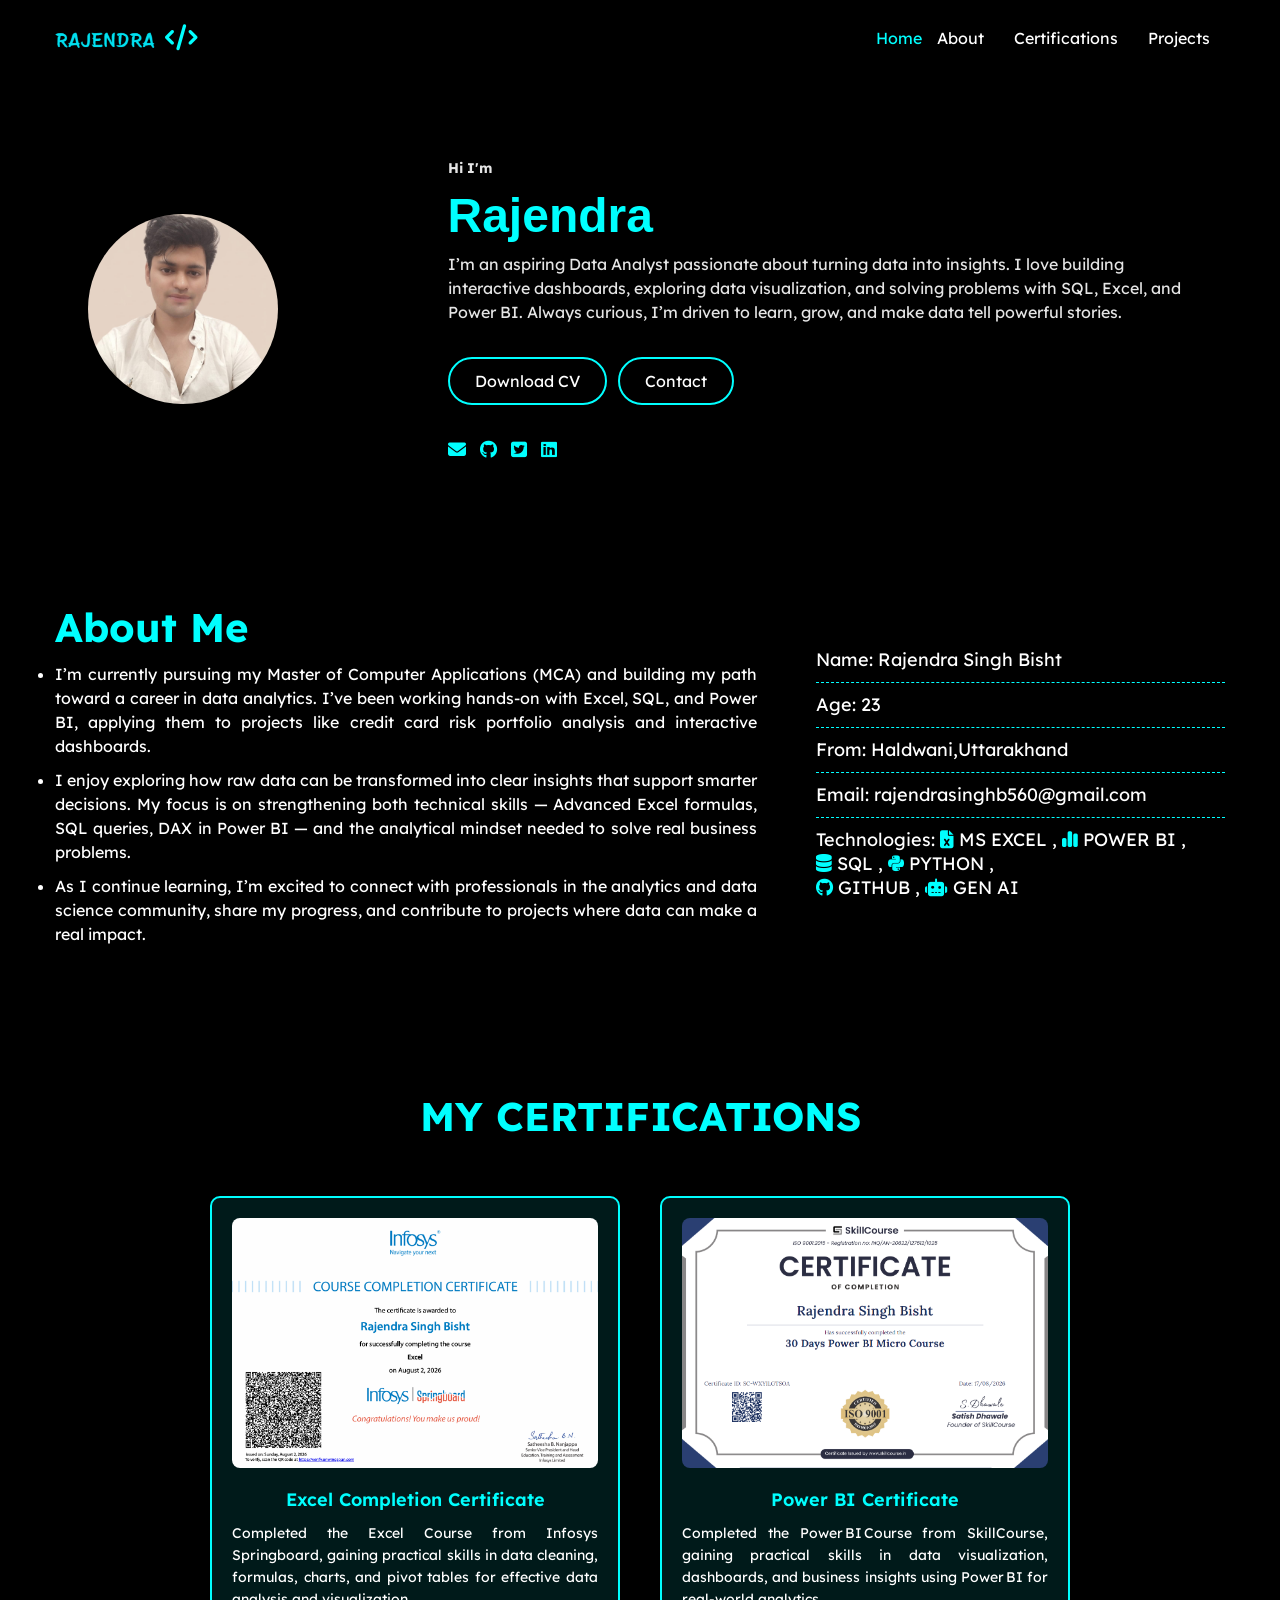
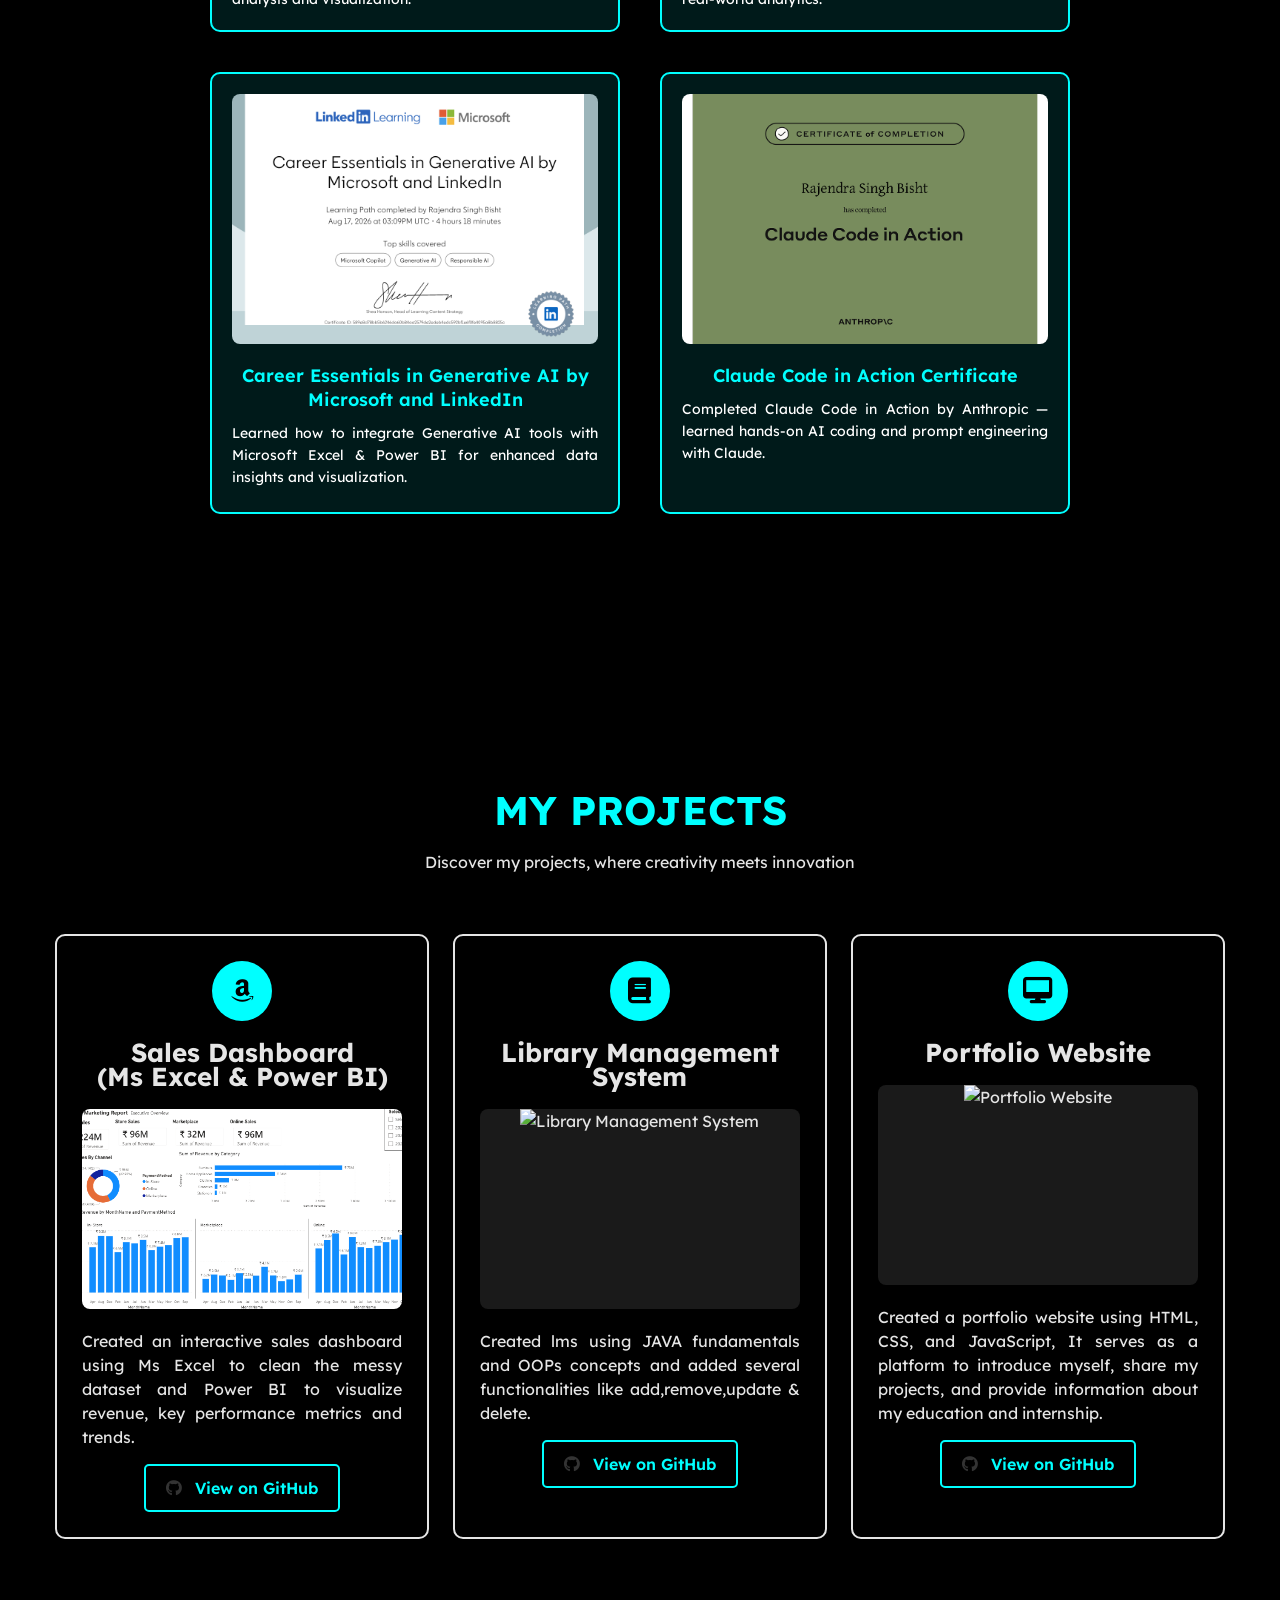
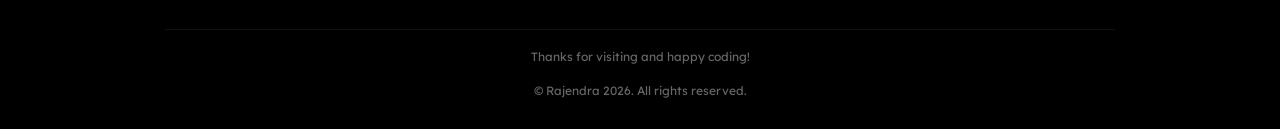
==== index.html @ 1c3f69f2 "Update index.html" ====
<!DOCTYPE html>
<html lang="en">
<head>
    <meta charset="UTF-8"> 
    <meta http-equiv="X-UA-Compatible" content="IE=edge">
    <meta name="viewport" content="width=device-width, initial-scale=1.0">
    <title>Rajendra</title>
    <link rel="icon" href="https://i.ibb.co/zRsTj3p/Frame-1-37.png">


    <link rel="stylesheet" href="styles.css">
    <link rel="stylesheet" href="https://cdnjs.cloudflare.com/ajax/libs/font-awesome/6.4.0/css/all.min.css" class="stylesheet">
</head> 

<body>

    <!-------------------------- Header Area -------------------------->
    <header class="header-area">
        <div class="container">
            <div class="header">
               
                <a href="" class="logo">
                    <img src="Rajendra.png" alt="" class="signature" style="color: aqua;">
                    <i class="fa fa-code" style="color:  aqua;"></i>
                </a>
                   
                <ul class="navbar">
                    <li><a href="#home">Home</a></li>
                    <li><a href="#about">About</a></li>
                    <li><a href="#certifications">Certifications</a></li>
                    <li><a href="#projects">Projects</a></li>
                    
                </ul>
                
                <div class="menu_icon">
                    <i class="fa fa-bars"></i>
                </div>

            </div>
        </div> 
    </header>
 
    <!-------------------------- Home Page -------------------------->
    <div class="FirstElement" id="home">
        <div class="profile-photo">
            <img src="portfolio.jpeg" alt="profile picture">
        </div>
        <div class="profile-text">
            <h5>Hi I'm </h5><br>
            <h1 class="animated-name">Rajendra </h1><br>
            <p>I’m an aspiring Data Analyst passionate about turning data into insights. I love building interactive dashboards, exploring data visualization, and solving problems with SQL, Excel, and Power BI. Always curious, I’m driven to learn, grow, and make data tell powerful stories.</p>
            
            <div class="btn-group">
                <a href="files/SowndharResume.pdf" class="btn   active">Download CV</a>
                <a href="mailto:rajendrasinghb560@gmail.com" class="btn">Contact</a>
            </div>

            <div class="social" >
                <a href="mailto:rajendrasinghb560@gmail.com" target="_blank"><i class="fa fa-envelope" style="color:  aqua;;"></i></a>
                <a href="https://github.com/Rajendra7637" target="_blank"><i class="fa-brands fa-github" style="color: aqua;;"></i></a>
                <a href="https://x.com/Rajendrabisht69?t=imDS3XkulwA086up7VsEKw&s=09" target="_blank"><i class="fa-brands fa-square-twitter" style="color: aqua;"></i></a>
                <a href="https://www.linkedin.com/in/rajendra-singh-bisht-b9600a332/?lipi=urn%3Ali%3Apage%3Ad_flagship3_feed%3B2MLOsnooRuiY87DfaWjB9A%3D%3D" target="_blank"><i class="fa-brands fa-linkedin" style="color:  aqua;"></i></a>
            </div>
        </div>
    </div>

        <!-------------------------- About Section -------------------------->
    <section class="about-area" id="about">
        <div class="container">
            <div class="about">
                
                <div class="about-content">
                    <h4>About Me</h4>
                    <ul>
                      <li>I’m currently pursuing my Master of Computer Applications (MCA) and building my path toward a career in data analytics. I’ve been working hands‑on with Excel, SQL, and Power BI, applying them to projects like credit card risk portfolio analysis and interactive dashboards.</li>
                      <li>I enjoy exploring how raw data can be transformed into clear insights that support smarter decisions. My focus is on strengthening both technical skills — Advanced Excel formulas, SQL queries, DAX in Power BI — and the analytical mindset needed to solve real business problems.</li>
                      <li>As I continue learning, I’m excited to connect with professionals in the analytics and data science community, share my progress, and contribute to projects where data can make a real impact.</li>
                    </ul>
                </div>
                                  
                <div class="about-skills">
                    <ul>
                        <li>Name: Rajendra Singh Bisht</li>
                        <li>Age: 23</li>     
                        <li>From: Haldwani,Uttarakhand</li>
                        <li>Email: rajendrasinghb560@gmail.com</li>
                      
                        
                        <li>Technologies: <i class="fa-solid fa-file-excel" style="color: aqua;"></i> MS EXCEL , <i class="fa-solid fa-chart-simple" style="color: aqua;"></i> POWER BI , <br><i class="fa-solid fa-database" style="color: aqua;"></i> SQL , <i class="fa-brands fa-python" style="color: aqua;"></i> PYTHON ,<br><i class="fa-brands fa-github" style="color: aqua;"></i> GITHUB , <i class="fa-solid fa-robot" style="color: aqua;"></i> GEN AI
                            
                          
                        </li>
                    </ul>
                </div>
                
                
            </div>
        </div>
    </section>

 

    


        <!-------------- Certifications ----------------->
    <section class="certifications-section" id="certifications">
        <div class="container">
            <h3 class="section-title">My Certifications</h3>
            <div class="certifications-grid">
                <!-- Certificate 1 -->
                <div class="certificate-card">
                    <div class="certificate-image" onclick="openModal(this)">
                        <img src="Excel.png" alt="Certificate 1">
                    </div>
                    <h4 class="certificate-title">Excel Completion Certificate</h4>
                    <p class="certificate-description">Completed the Excel Course from Infosys Springboard, gaining practical skills in data cleaning, formulas, charts, and pivot tables for effective data analysis and visualization.</p>
                </div>
                <!-- Certificate 2 -->
                <div class="certificate-card">
                    <div class="certificate-image" onclick="openModal(this)">
                        <img src="Power BI.png" alt="Certificate 2">
                    </div>
                    <h4 class="certificate-title">Power BI Certificate</h4>
                    <p class="certificate-description">Completed the Power BI Course from SkillCourse, gaining practical skills in data visualization, dashboards, and business insights using Power BI for real‑world analytics.</p>
                </div>
                <!-- Certificate 3 -->
                <div class="certificate-card">
                    <div class="certificate-image" onclick="openModal(this)">
                        <img src="GenAI.png" alt="Certificate 3">
                    </div>
                    <h4 class="certificate-title">Career Essentials in Generative AI by Microsoft and LinkedIn</h4>
                    <p class="certificate-description">Learned how to integrate Generative AI tools with Microsoft Excel & Power BI for enhanced data insights and visualization.</p>
                </div>
                <!-- Certificate 4 -->
                <div class="certificate-card">
                    <div class="certificate-image" onclick="openModal(this)">
                        <img src="claude.png" alt="Certificate 4">
                    </div>
                    <h4 class="certificate-title">Claude Code in Action Certificate</h4>
                    <p class="certificate-description">Completed Claude Code in Action by Anthropic — learned hands-on AI coding and prompt engineering with Claude.</p>
                </div>
            </div>
        </div>
    </section>

    <!-- Certificate Modal -->
    <div id="certificateModal" class="certificate-modal" onclick="closeModal()">
        <div class="modal-content" onclick="event.stopPropagation()">
            <span class="close-btn" onclick="closeModal()">&times;</span>
            <img id="modalImage" src="" alt="Certificate">
        </div>
    </div>

    <!-- Project Modal -->
    <div id="projectModal" class="project-modal" onclick="closeProjectModal()">
        <div class="project-modal-content" onclick="event.stopPropagation()">
            <span class="project-close-btn" onclick="closeProjectModal()">&times;</span>
            <img id="projectModalImage" src="" alt="Project Dashboard">
        </div>
    </div>

<br><br><br><br>

        <!-------------------------- Projects -------------------------->
    <section class="project-content" id="projects">
        <div class="container">
            <div class="project-title">
                <h4>My Projects</h4>
                <p>Discover my projects, where creativity meets innovation</p>
            </div>
            <div class="projects">
                <!-- 1st Project -->
                <div class="project">
                    <i class="fa-brands fa-amazon" style="color: #000000;"></i>
                    <h4>Sales Dashboard<br>(Ms Excel & Power BI)</h4>
                    <div class="project-image" onclick="openProjectModal(this)">
                        <img src="Sales Dashboard.png" alt="Sales Dashboard">
                        <span class="image-icon"><i class="fa fa-image"></i></span>
                    </div>
                    <p>Created an interactive sales dashboard using Ms Excel to clean the messy dataset and Power BI to visualize revenue, key performance metrics and trends.</p>
                    
                    <a href="https://github.com/Rajendra7637/Sales_Dashboard-Excel_PowerBI" target="_blank" class="github-link">
                        <i class="fa-brands fa-github"></i> View on GitHub
                    </a>
                </div>
                 <!-- 2nd Project -->
                 <div class="project">
                    <i class="fa-solid fa-book" style="color:rgb(0, 0, 0);"></i>
                    <h4>Library Management System</h4>
                     <div class="project-image" onclick="openProjectModal(this)">
                        <img src="dashboard2.jpg" alt="Library Management System">
                        <span class="image-icon"><i class="fa fa-image"></i></span>
                    </div>
                    <p>Created lms using JAVA fundamentals and OOPs concepts and added several functionalities like add,remove,update & delete. </p>
                  
                    <a href="https://github.com/your-username/library-management" target="_blank" class="github-link">
                        <i class="fa-brands fa-github"></i> View on GitHub
                    </a>
                </div>
                <!-- 3rd Project -->
                <div class="project">
                    <i class="fa fa-desktop" style="color: #000000;"></i>
                    <h4>Portfolio Website</h4>
                     <div class="project-image" onclick="openProjectModal(this)">
                        <img src=".dashboard3.jpg" alt="Portfolio Website">
                        <span class="image-icon"><i class="fa fa-image"></i></span>
                    </div>
                    <p>Created a portfolio website using HTML, CSS, and JavaScript, It serves as a platform to introduce myself, share my projects, and provide information about my  education and internship.</p>
                
                    <a href="https://github.com/your-username/portfolio-website" target="_blank" class="github-link">
                        <i class="fa-brands fa-github"></i> View on GitHub
                    </a>
                </div>
                
            </div>
        </div>
    </section>


    
        
 

        <!-------------------------- Contact Me -------------------------->

  
        
    <!-------------------------- JS -------------------------->
    <script src="https://code.jquery.com/jquery-3.7.0.min.js" integrity="sha256-2Pmvv0kuTBOenSvLm6bvfBSSHrUJ+3A7x6P5Ebd07/g=" crossorigin="anonymous"></script>
    <script src="https://cdn.jsdelivr.net/npm/typed.js@2.0.12"></script>
    <script src="https://unpkg.com/scrollreveal"></script>
    <script src="script.js"></script>
    
    <!-------------------------- Footer section -------------------------->
   <footer class="footer">
    <small class="message">Thanks for visiting and happy coding!</small>
    <small class="copyright">&copy; Rajendra 2026. All rights reserved.</small>
   </footer>

</body>
</html>
---- styles.css ----
@import url('https://fonts.googleapis.com/css2?family=Lexend:wght@400;500;600;700&display=swap');

*{
  margin:0;
  padding:0;
  box-sizing:border-box;
  scroll-behavior:smooth;
}
a{
  text-decoration: none ;
  color:#fff;
  transition:0.3s; 
}
ul{
  list-style:none;
}
img{
  max-width: 100%;
}
body{
  font-family: 'Lexend', sans-serif;
  font-size:16px;
  line-height:24px; 
  background-color:#000000;
}
.container{
  width: 1170px;
  margin:auto;
}




      /*---------------------------Header---------------------------*/

      .signature {
        width: 100px; /* Adjust size as needed */
        animation: flicker 0.1ms infinite; /* Apply flicker animation */
      }
      
      @keyframes flicker {
        0% {
          opacity: 1;
        }
        20% {
          opacity: 0.8;
        }
        40% {
          opacity: 0.3;
        }
        60% {
          opacity: 0.5;
        }
        80% {
          opacity: 1;
        }
        100% {
          opacity: 0.9;
        }
      }

.header-area{
  padding:25px 0;
  transition: padding .3s;
}

.header-area.sticky {
  position: fixed;
  top: 0;
  left: 0;
  width: 100%;
  z-index: 99;
  background-color: #202020;
  padding: 5px;
}

.header{
  display:flex;
  justify-content: space-between;
  align-items: center;
  /* padding-bottom: 2rem; */
} 
.logo {
  display: flex;
  align-items: center;
  position: relative; 
  text-transform: uppercase;
  font-size: 26px;
  font-weight: 700;
}

.logo .fa-bolt {
  color: #1cbac8;
  font-size: 19.5px;
  position: absolute; 
  top: 60%;
  left: 100%; 
  transform: translate(-50%, -50%); 
  z-index: 1; 
}

.signature {
  width: 100px; 
  height:auto; 
  margin-right: 10px; 
}

.header ul li:first-child {
  margin-right: auto; 
}  

.header ul{
  display: flex;
  align-items: center; 
}
.header ul li{
  margin: 0 15px;
}
.header ul li a{
  text-transform: capitalize;
  display: block;
}
.header ul li a.active{
  color:  aqua;;
} 
.header ul li a:hover{
  color: aqua;;
}
.header .menu_icon{
  color:#00eeff;
  font-size: 18px;
  cursor: pointer;
  display: none;
}

.animated-name {
  font-size: 50px;
  font-family: 'Arial', sans-serif;
  color: #3498db;
  animation: fadeInColorChange 1s ease-in-out infinite;
}

@keyframes fadeInColorChange {
  0% {
    opacity: 0;
    color: #3498db;
  }
  50% {
    opacity: 1;
    color: #00ffee;
  }
  100% {
    opacity: 0;
    color: #00ffc3;
  }
}



/*---------------------------HomePage--------------------------*/

.FirstElement{
   display:flex;
   justify-content: space-around;
   align-items: center;
   padding-top: 5rem; 
} 

.FirstElement.adjusted-padding {
  padding-top: 40px; 
}

.FirstElement .profile-photo{
  display: inline-block;
  padding: 10px;
  border: 5px solid transparent;
  border-radius: 50%; /* Optional: for a circular image */
  animation: borderAnimation 1s infinite;
  width: 200px;
  height: 200px;
  border-radius: 50%;
  overflow: hidden;
  margin: 0; /* Remove margins */
  padding: 0

}
@keyframes borderAnimation {
  0% {
    border-color: #004471;
  }
  50% {
    border-color: #00eeff;
  }
  100% {
    border-color: #0061a1;
  }
}
profile-photo .img{
  height: 100%;
  width: 100%;
  transition: 0.5s;
  object-fit: fill;
  margin: 0; /* Remove margins */
  padding: 0
}
.FirstElement .profile-photo img:hover{
  transform: scale(1.2);
}
.profile-text{
  max-width: 750px;
  display: flex;
  flex-direction: column;
}
.profile-text h5{
  color: #e5e5e5;
  font-size: 14px;
}
.profile-text h1{
  color: aqua;
  font-size: 3rem; 
}
.profile-text p{
  color:#e5e5e5;
}
.profile-text .social i{
  color : #e5e5e5;
  font-size: 18px;
  margin-right: 10px;
  transition: 0.5s;
}
.profile-text .social i:hover{
  color: aqua;;
  transform: rotate(360deg);
}



 /*---------------------------About---------------------------*/

.about-area{
  padding-top: 130px;
  background-color: #000000;
}
.about{
  display: flex;
  justify-content: space-between;
  align-items: center;
  margin-bottom:50px;
}
.about-content{
  flex-basis: 60%;
}
.about-content h4{
  color:  aqua;;
  font-size: 40px;
  line-height: 70px;
  text-transform: capitalize;
}
.about-content ul {
  color:#fff;
  text-align: justify;
}

.about-content ul li {
  list-style-type: disc;
  margin-bottom: 10px;
}

.about-skills{
  flex-basis: 35%;
}
.about-skills ul li{
  border-bottom: 1px dashed  aqua;;
  padding-bottom: 10px;
  margin-bottom: 10px;
  color: #fff;
  font-size: 18px;
}
.about-skills ul li:last-child{
  border-bottom: 0;
  padding-bottom: 0;
  margin-bottom: 0;
}



/*---------------------------Button---------------------------*/

.btn-group{
  margin: 45px 0;
}
.btn-group .btn{
  border-color: #d5d5d5;
  color: #fff;
  background-color: #000000;
  padding:12px 25px;
  margin: 5px 0;
  margin-right: 7px;
  border-radius: 30px;
  border: 2px solid aqua;
  box-shadow: 0 10px 10px -8px rgb(0 0 0 / 78%);
}
.btn.active{
  border-color: aqua;
}


/*---------------------------Education & Internship---------------------------*/

.education-content .row{
  display: flex;
  border-radius: 5px;
  height: 400px;
  margin-bottom: 250px;
}

.education-content .title{
  color: aqua;;
}
.education-content .row .education,
.education-content .row .internship
{
  color: #e1e1e1;
  flex:0 0 50%;
  max-width: 50%;
  margin-top: 30px;
} 
.education-content  h3.title{
  font-size:24px;
  margin-bottom: 30px;
  font-weight: 700;
}
.education-content .row.timeline-box{
  flex:0 0 100%;
  max-width: 100%;  
}
.education-content .row .timeline{
  /* background-color:#e5e5e5; */
  padding: 30px 15px;
  border: 1px solid aqua;
  border-radius: 10px;
  width: 100%;
  position: relative;
}
.education-content .row .timeline-item{
  position:relative;
  padding-left: 37px;
  padding-bottom: 50px; 
}
.education-content .row  .internship .timeline-item{
  position:relative;
  padding-left: 37px;
  padding-bottom: 30px; 
}
.education-content .row .timeline-item:last-child{
  padding-bottom: 0;
}
.education-content .row .timeline-item::before{
  content: "";
  width: 1px;
  position: absolute;
  height: 100%;
  left: 7px;
  top: 0;
  background-color: aqua;;  
}
.education-content .row .circle-dot{
  position: absolute;
  left: 0;
  top: 0;
  height: 15px;
  width: 15px;
  border-radius: 50%;
  background-color: #000000;
}
.education-content .row .timeline-title  {
  font-weight: 700;
  font-size: 18px;
  margin-bottom: 12px;
}
.education-content .row .internship .timeline-title  {
  font-weight: 700;
  font-size: 18px;
  margin-bottom: 8px;
}
.education-content .row .timeline-text{
  line-height: 25px;
  font-size: 16px;
  text-align: justify;
}

/*---------------------------Certifications---------------------------*/
.certifications-section {
  padding: 90px 0;
  text-align: center;
}

.section-title {
  text-transform: uppercase;
  font-size: 40px;
  line-height: 40px;
  color: aqua;
  margin-bottom: 60px;
  text-align: center;
}

.certifications-grid {
  display: grid;
  grid-template-columns: repeat(2, 1fr);
  gap: 40px;
  max-width: 900px;
  margin: 0 auto;
  padding: 0 20px;
}

.certificate-card {
  background: rgba(0, 255, 255, 0.1);
  border: 2px solid aqua;
  border-radius: 10px;
  padding: 20px;
  transition: all 0.3s ease;
  text-align: center;
}

.certificate-card:hover {
  transform: translateY(-10px);
  box-shadow: 0 10px 30px rgba(0, 255, 255, 0.3);
}

.certificate-image {
  width: 100%;
  height: 250px;
  margin-bottom: 20px;
  border-radius: 8px;
  overflow: hidden;
  background: #000;
}

.certificate-image img {
  width: 100%;
  height: 100%;
  object-fit: cover;
}

.certificate-title {
  color: aqua;
  font-size: 18px;
  font-weight: 600;
  margin-top: 15px;
  margin-bottom: 10px;
}

.certificate-description {
  color: #fff;
  font-size: 14px;
  line-height: 22px;
  text-align: justify;
  margin-top: 10px;
  min-height: 70px;
}

/* Certificate Modal */
.certificate-image {
  cursor: pointer;
}

.certificate-modal {
  display: none;
  position: fixed;
  z-index: 1000;
  left: 0;
  top: 0;
  width: 100%;
  height: 100%;
  background-color: rgba(0, 0, 0, 0.8);
  backdrop-filter: blur(5px);
  -webkit-backdrop-filter: blur(5px);
  animation: fadeIn 0.3s ease-in;
}

.certificate-modal.show {
  display: flex;
  align-items: center;
  justify-content: center;
}

.modal-content {
  position: relative;
  max-width: 90%;
  max-height: 90vh;
  background: #000;
  border: 2px solid aqua;
  border-radius: 10px;
  animation: zoomIn 0.3s ease-in;
}

.modal-content img {
  width: 100%;
  height: auto;
  max-height: 85vh;
  display: block;
  border-radius: 8px;
}

.close-btn {
  position: absolute;
  top: -40px;
  right: 0;
  font-size: 40px;
  font-weight: bold;
  color: aqua;
  cursor: pointer;
  transition: all 0.3s ease;
  z-index: 1001;
}

.close-btn:hover {
  color: #fff;
  transform: scale(1.2);
}

@keyframes fadeIn {
  from {
    opacity: 0;
  }
  to {
    opacity: 1;
  }
}

@keyframes zoomIn {
  from {
    transform: scale(0.8);
    opacity: 0;
  }
  to {
    transform: scale(1);
    opacity: 1;
  }
}

/* Responsive Design */
@media (max-width: 768px) {
  .certifications-grid {
    grid-template-columns: 1fr;
    gap: 30px;
  }

  .certificate-image {
    height: 220px;
  }

  .certificate-title {
    font-size: 16px;
  }

  .certificate-description {
    font-size: 13px;
    min-height: 60px;
  }

  .section-title {
    font-size: 32px;
    margin-bottom: 40px;
  }

  .project {
    flex-basis: 48%;
  }

  .project-image {
    height: 180px;
  }

  .image-icon {
    font-size: 32px;
  }

  .github-link {
    font-size: 14px;
    padding: 8px 16px;
  }
}

@media (max-width: 480px) {
  .certifications-section {
    padding: 60px 0;
  }

  .certifications-grid {
    grid-template-columns: 1fr;
    gap: 20px;
    padding: 0 15px;
  }

  .certificate-card {
    padding: 15px;
  }

  .certificate-image {
    height: 180px;
    margin-bottom: 15px;
  }

  .certificate-title {
    font-size: 14px;
    margin-top: 10px;
  }

  .certificate-description {
    font-size: 12px;
    line-height: 20px;
    min-height: 50px;
  }

  .section-title {
    font-size: 24px;
    margin-bottom: 30px;
  }

  .project {
    flex-basis: 100%;
    padding: 20px;
  }

  .project i {
    width: 50px;
    height: 50px;
    font-size: 22px;
    line-height: 50px;
  }

  .project h4 {
    font-size: 18px;
    margin: 15px 0;
  }

  .project p {
    font-size: 13px;
  }

  .project-image {
    height: 150px;
    margin: 15px 0;
  }

  .image-icon {
    font-size: 28px;
  }

  .github-link {
    font-size: 12px;
    padding: 8px 15px;
    margin-top: 12px;
  }
}

/*---------------------------Projects---------------------------*/
.project-content{
  padding: 90px 0;
  /* color:#fff;  */
}
.project-title{
  margin-bottom: 60px;
  text-align: center;
}
.project-title h4{
  text-transform: uppercase;
  font-size: 40px;
  line-height: 40px;
  color: aqua;;
  margin-bottom: 20px;
}
.project-title p{
  color: #e5e5e5;
}
.projects{
  display: flex;
  justify-content:space-between;
  flex-wrap: wrap;
}
.project{
    /* padding: 30px 15px; */
    color: #e5e5e5;
    border: 2px solid #e5e5e5;
    border-radius: 10px;
    width: 100%;
    position: relative;
    padding: 25px;
    text-align: center;
    flex-basis: 32%;
    transition: .3s;
}
.project i{
  background-color: aqua;;
  width: 60px;
  height: 60px;
  color: #333;
  font-size: 26px;
  line-height: 60px;
  border-radius: 50%;
}
.project h4{
  font-size: 26px;
  text-transform: capitalize;
  margin: 20px 0;
}
.project p{
  text-align: justify;
}
.project:hover{
  border-color: aqua;
}

.project-image {
  width: 100%;
  height: 200px;
  margin: 20px 0;
  border-radius: 8px;
  overflow: hidden;
  background: #1a1a1a;
  cursor: pointer;
  position: relative;
  transition: all 0.3s ease;
}

.project-image:hover {
  transform: scale(1.05);
  box-shadow: 0 5px 20px rgba(0, 255, 255, 0.3);
}

.project-image img {
  width: 100%;
  height: 100%;
  object-fit: cover;
  transition: all 0.3s ease;
}

.image-icon {
  position: absolute;
  top: 50%;
  left: 50%;
  transform: translate(-50%, -50%);
  font-size: 40px;
  color: aqua;
  opacity: 0;
  transition: all 0.3s ease;
}

.project-image:hover .image-icon {
  opacity: 1;
}

.github-link {
  display: inline-block;
  margin-top: 15px;
  padding: 10px 20px;
  background-color: transparent;
  border: 2px solid aqua;
  color: aqua;
  text-decoration: none;
  border-radius: 5px;
  transition: all 0.3s ease;
  font-weight: 600;
}

.github-link:hover {
  background-color: aqua;
  color: #000;
  transform: translateY(-3px);
  box-shadow: 0 5px 15px rgba(0, 255, 255, 0.4);
}

.github-link i {
  margin-right: 8px;
  background: none;
  width: auto;
  height: auto;
  font-size: 16px;
  line-height: normal;
  border-radius: 0;
}

/* Project Modal */
.project-modal {
  display: none;
  position: fixed;
  z-index: 1000;
  left: 0;
  top: 0;
  width: 100%;
  height: 100%;
  background-color: rgba(0, 0, 0, 0.8);
  backdrop-filter: blur(5px);
  -webkit-backdrop-filter: blur(5px);
  animation: fadeIn 0.3s ease-in;
}

.project-modal.show {
  display: flex;
  align-items: center;
  justify-content: center;
}

.project-modal-content {
  position: relative;
  max-width: 90%;
  max-height: 90vh;
  background: #000;
  border: 2px solid aqua;
  border-radius: 10px;
  animation: zoomIn 0.3s ease-in;
}

.project-modal-content img {
  width: 100%;
  height: auto;
  max-height: 85vh;
  display: block;
  border-radius: 8px;
}

.project-close-btn {
  position: absolute;
  top: -40px;
  right: 0;
  font-size: 40px;
  font-weight: bold;
  color: aqua;
  cursor: pointer;
  transition: all 0.3s ease;
  z-index: 1001;
}

.project-close-btn:hover {
  color: #fff;
  transform: scale(1.2);
}

/* */





/*---------------------------Contact Me---------------------------*/
.contact-content{
  padding: 100px 0;
  color: #fff;
  text-align: center;
}
.contact-content .contact-title h4{
  font-size: 40px;
  text-transform: capitalize;
  color: #fed700;
  padding-bottom: 10px;
}
.contact-content .contact-title p{
  padding-bottom: 20px;
}
.contact{
  max-width: 700px;
  margin: auto;
}
.contact input,.contact textarea{
  width: 100%;
  padding: 15px;
  border: 0;
  margin-bottom: 10px;
}

.contact .submit{
  width: auto;
  background-color: #fed700;
  padding: 10px 40px;
  font-weight:bold ;
  font-size: 18px;
}
.contact .submit:hover{
  transform: scale(1.1);
  cursor: pointer;
}
#msg{
  color: #fff;
  font-size: 20px;
  margin-top: -8px;
  display: block;
}






/*---------------------------Footer---------------------------*/
.footer {
    max-width: 950px;
    margin: 0 auto;
    padding: 15px 0 26px;
    border-top: 1px solid rgba(0, 229, 255, 0.1); 
    color: rgba(255, 255, 255, 0.4);
    display: flex;
    flex-direction: column;
    align-items: center;
    text-align: center;
  }
  .footer .message {
    font-size: 12px;
    color: rgba(255, 255, 255, 0.4);
    margin-bottom: 10px;
  }
  
  .copyright {
    font-size: 12px;
  }




 /*------------------- Responsive Design on small screen -------------------*/

/* Medium layout */
@media only screen and (min-width:1000px) and (max-width:1200px){
  .container{
    width: 970px;
  }
}

@media(max-width:1050px){
  .FirstElement{ 
    flex-direction: column;
    padding-top: 2rem;
  }
  .profile-text{
    padding: 40px 0px;
  }
}



/* tablet layout */
@media only screen and (min-width:768px) and (max-width:999px){
  .container{
    width: 750px;
  } 
}  


/* Mobile Layout */
@media only screen and (max-width:767px){
  .container{
    width: 350px;
  }

  .header .menu_icon {
    display: block;
  }
  .header ul{
    display: none;
  }
  .header i{
    color: #e5e5e5;
  }

  .profile-text{
    width: 350px;
  }
  .FirstElement .profile-text p{
    text-align: justify;
  }
  .about{
    flex-direction: column;
    flex-basis: 100%;
    margin-bottom: 30px;
  }
  .about-skills{
    width: 100%;
    margin-top: 30px;
  }
  .education-content .row {
    flex-direction: column;
    height: auto;
    margin-bottom: 50px;
  }

  .education-content .row .education,
  .education-content .row .internship {
    flex-basis: 100%;
    max-width: 100%;
    margin-top: 30px;
  }
  .project{
    flex-basis: 100%;
    margin-bottom: 30px;
  }

}
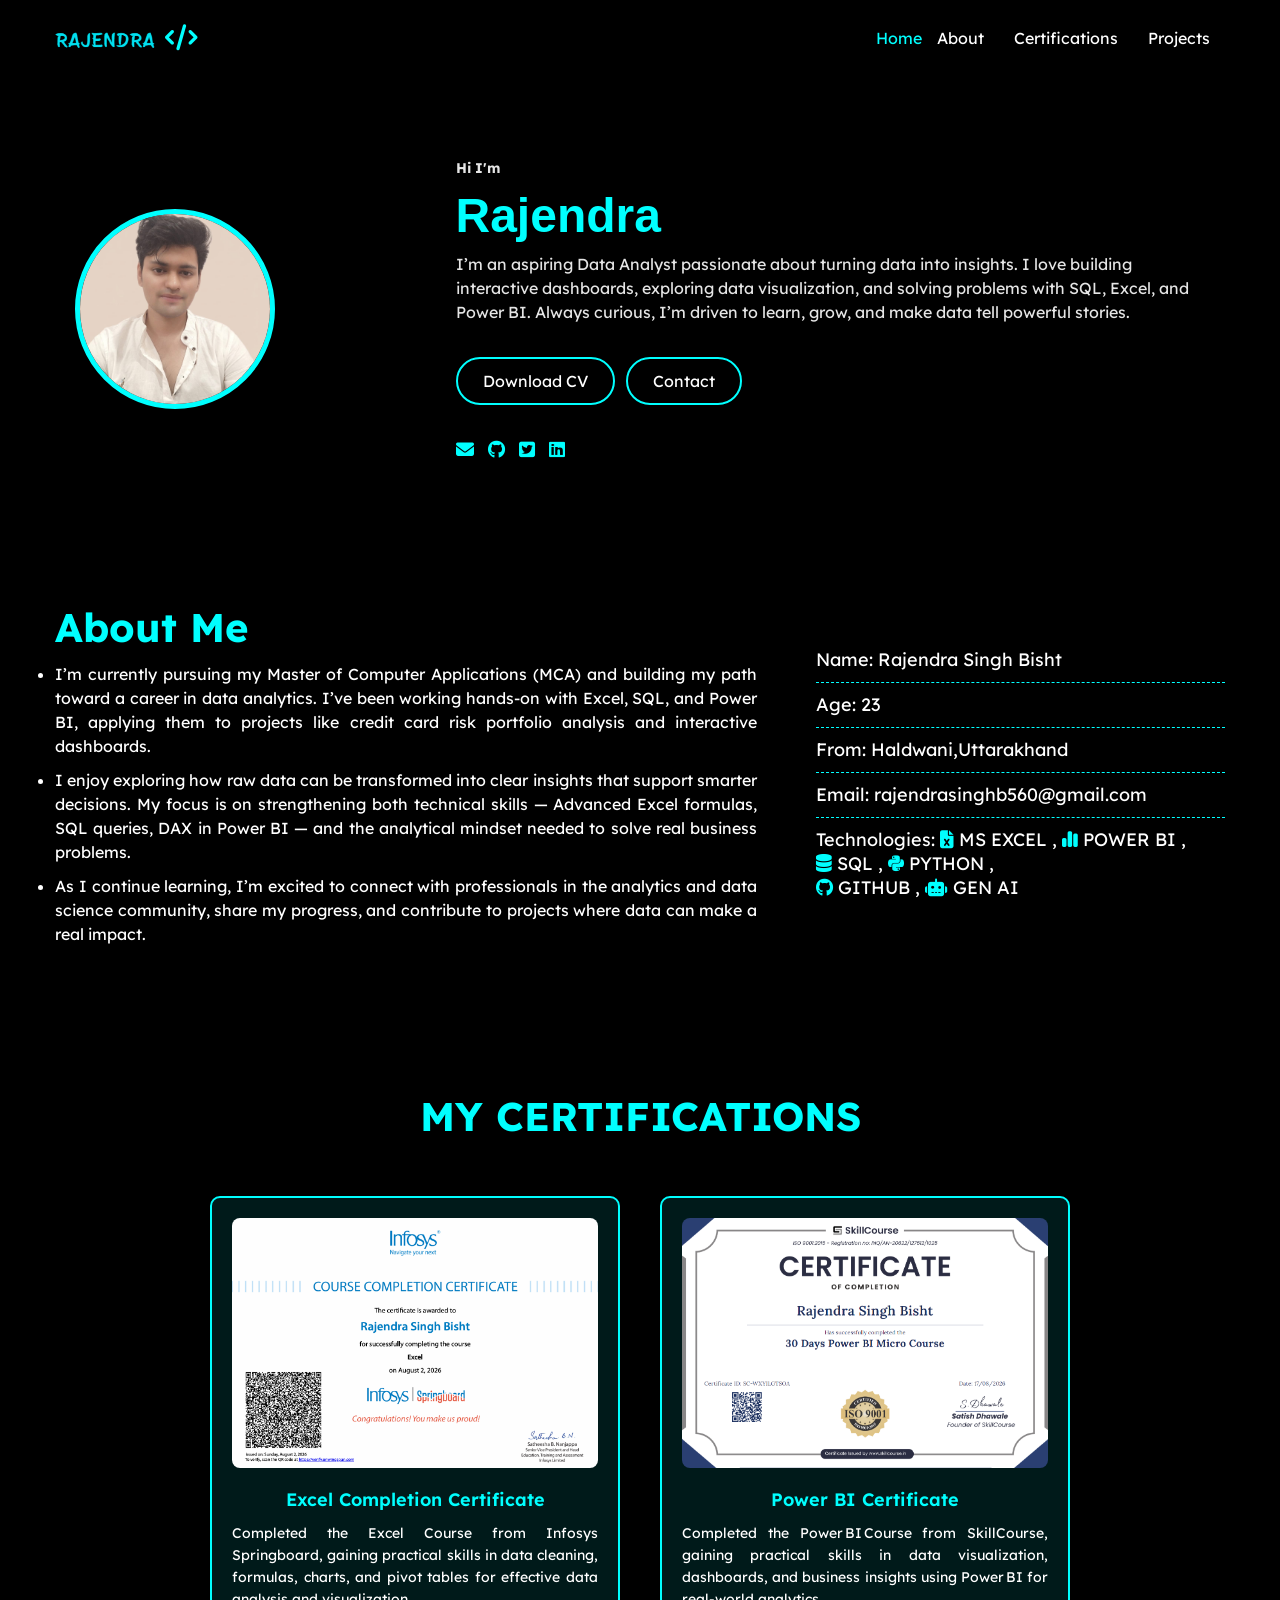
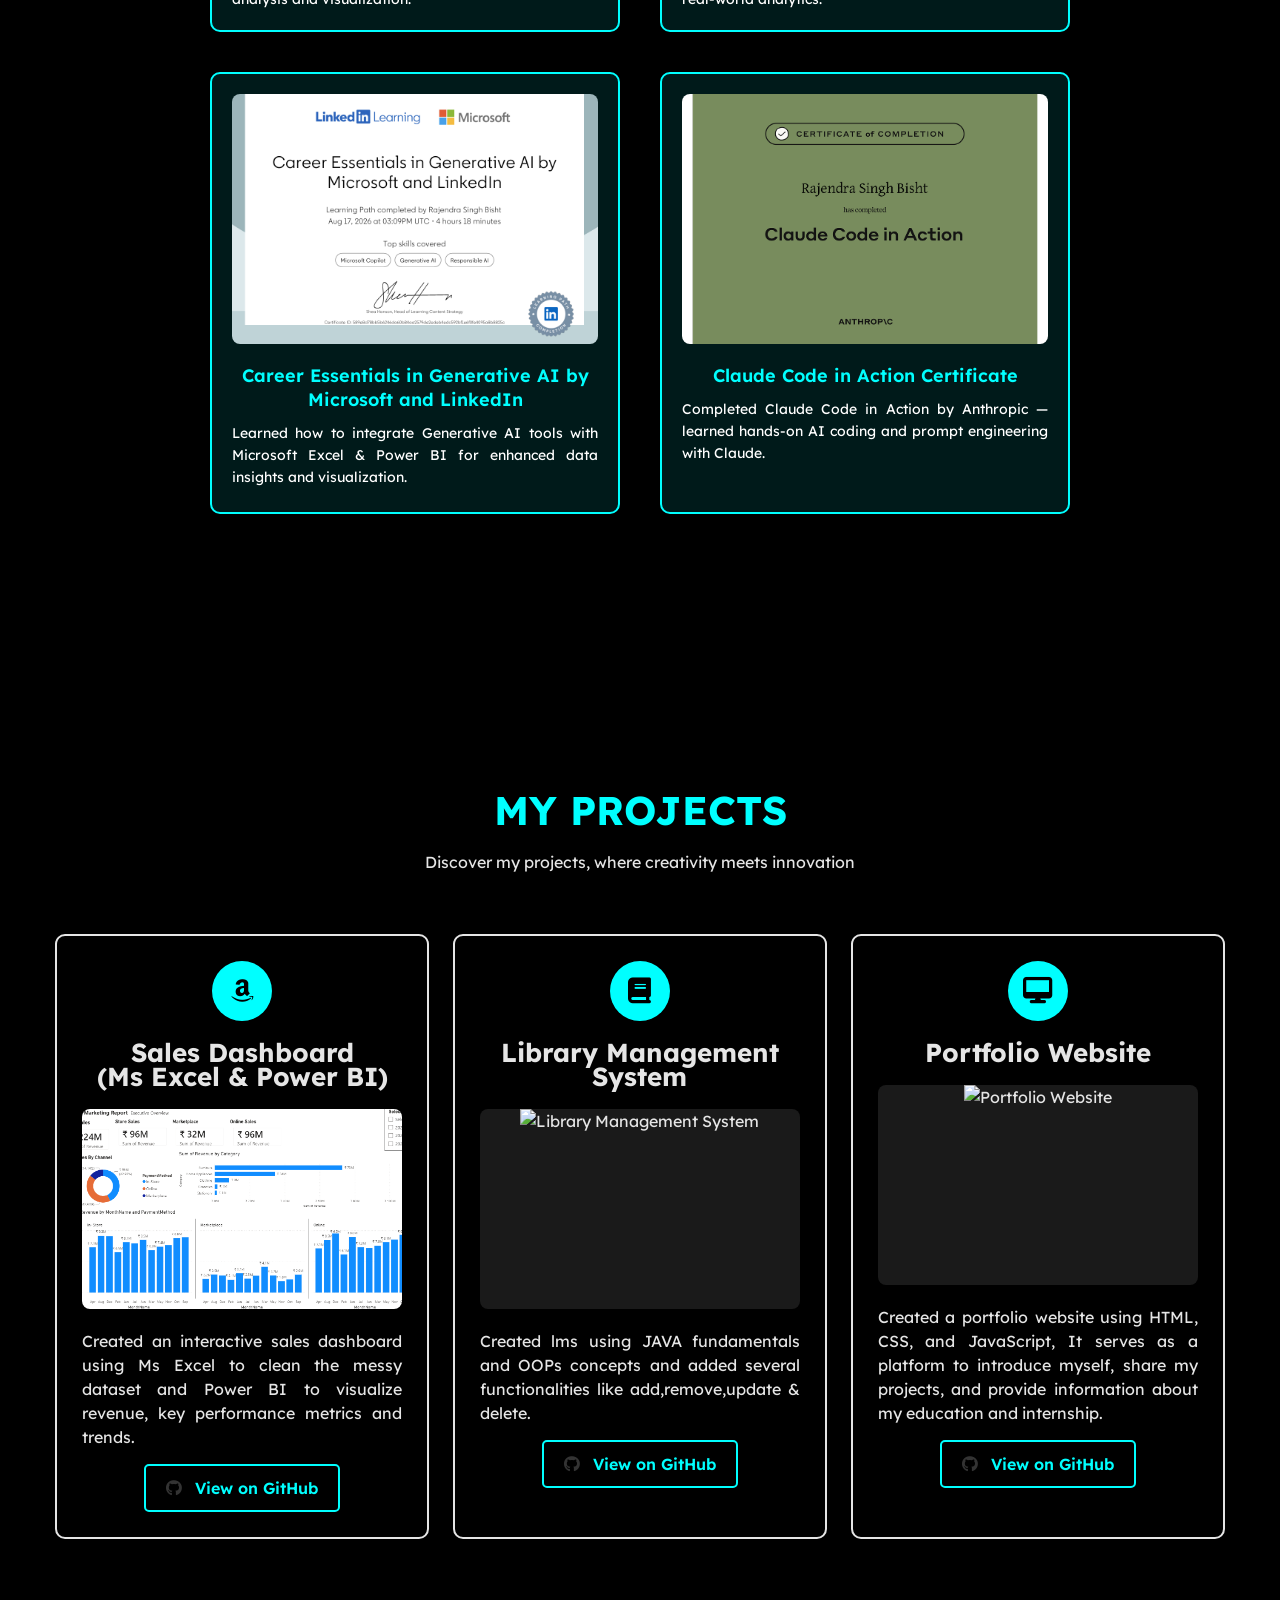
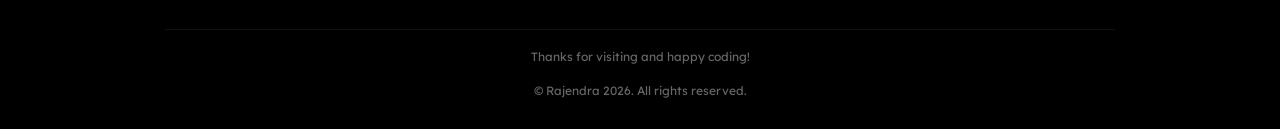
==== commit 1ead7a16: "Update index.html" ====
--- a/index.html
+++ b/index.html
@@ -203,7 +203,7 @@
                     <i class="fa fa-desktop" style="color: #000000;"></i>
                     <h4>Portfolio Website</h4>
                      <div class="project-image" onclick="openProjectModal(this)">
-                        <img src=".dashboard3.jpg" alt="Portfolio Website">
+                        <img src="dashboard3.jpg" alt="Portfolio Website">
                         <span class="image-icon"><i class="fa fa-image"></i></span>
                     </div>
                     <p>Created a portfolio website using HTML, CSS, and JavaScript, It serves as a platform to introduce myself, share my projects, and provide information about my  education and internship.</p>
--- a/styles.css
+++ b/styles.css
@@ -24,7 +24,7 @@
   background-color:#000000;
 }
 .container{
-  width: 1170px;
+  width: min(1170px, 92%);
   margin:auto;
 }
 
@@ -78,6 +78,7 @@
   display:flex;
   justify-content: space-between;
   align-items: center;
+  position: relative;
   /* padding-bottom: 2rem; */
 } 
 .logo {
@@ -136,8 +137,7 @@
 .animated-name {
   font-size: 50px;
   font-family: 'Arial', sans-serif;
-  color: #3498db;
-  animation: fadeInColorChange 1s ease-in-out infinite;
+  color: aqua;
 }
 
 @keyframes fadeInColorChange {
@@ -163,6 +163,7 @@
    display:flex;
    justify-content: space-around;
    align-items: center;
+  gap: 2rem;
    padding-top: 5rem; 
 } 
 
@@ -173,9 +174,8 @@
 .FirstElement .profile-photo{
   display: inline-block;
   padding: 10px;
-  border: 5px solid transparent;
+  border: 5px solid aqua;
   border-radius: 50%; /* Optional: for a circular image */
-  animation: borderAnimation 1s infinite;
   width: 200px;
   height: 200px;
   border-radius: 50%;
@@ -208,6 +208,7 @@
 }
 .profile-text{
   max-width: 750px;
+  width: 100%;
   display: flex;
   flex-direction: column;
 }
@@ -544,6 +545,34 @@
   .certifications-grid {
     grid-template-columns: 1fr;
     gap: 30px;
+    max-height: var(--mobile-cert-visible-height, none);
+    overflow-y: auto;
+    padding-right: 8px;
+    scroll-snap-type: y proximity;
+    scrollbar-width: thin;
+    scrollbar-color: rgba(0, 255, 255, 0.7) rgba(255, 255, 255, 0.08);
+  }
+
+  .certifications-grid::-webkit-scrollbar {
+    width: 7px;
+  }
+
+  .certifications-grid::-webkit-scrollbar-track {
+    background: rgba(255, 255, 255, 0.08);
+    border-radius: 999px;
+  }
+
+  .certifications-grid::-webkit-scrollbar-thumb {
+    background: linear-gradient(180deg, rgba(0, 255, 255, 0.95), rgba(0, 170, 170, 0.9));
+    border-radius: 999px;
+  }
+
+  .certifications-grid::-webkit-scrollbar-thumb:hover {
+    background: linear-gradient(180deg, rgba(0, 255, 255, 1), rgba(0, 190, 190, 0.95));
+  }
+
+  .certificate-card {
+    scroll-snap-align: start;
   }
 
   .certificate-image {
@@ -591,6 +620,7 @@
     grid-template-columns: 1fr;
     gap: 20px;
     padding: 0 15px;
+    padding-right: 8px;
   }
 
   .certificate-card {
@@ -949,24 +979,101 @@
 /* Mobile Layout */
 @media only screen and (max-width:767px){
   .container{
-    width: 350px;
+    width: min(100%, 88%);
+  }
+
+  .FirstElement {
+    padding-top: 1.5rem;
+    gap: 1.2rem;
   }
 
   .header .menu_icon {
     display: block;
   }
   .header ul{
-    display: none;
+    display: flex;
+    flex-direction: column;
+    align-items: flex-start;
+    gap: 8px;
+    position: absolute;
+    top: calc(100% + 10px);
+    right: 0;
+    width: 220px;
+    padding: 0;
+    border: 0;
+    border-radius: 10px;
+    background: #111;
+    z-index: 120;
+    overflow: hidden;
+    max-height: 0;
+    opacity: 0;
+    transform: translateY(-8px);
+    pointer-events: none;
+    transition: max-height 0.35s ease, opacity 0.25s ease, transform 0.25s ease;
+  }
+
+  .header ul.open {
+    padding: 12px;
+    border: 1px solid aqua;
+    max-height: 280px;
+    opacity: 1;
+    transform: translateY(0);
+    pointer-events: auto;
+  }
+
+  .header ul.open li {
+    margin: 0;
+    width: 100%;
+  }
+
+  .header ul.open li a {
+    display: block;
+    width: 100%;
+    padding: 8px 10px;
   }
   .header i{
     color: #e5e5e5;
   }
 
   .profile-text{
-    width: 350px;
+    width: 100%;
+    padding: 20px 8px;
+  }
+
+  .profile-text h1 {
+    font-size: 2.2rem;
+    line-height: 1.2;
+  }
+
+  .btn-group {
+    display: flex;
+    flex-wrap: wrap;
+    gap: 10px;
+    margin: 30px 0;
+  }
+
+  .btn-group .btn {
+    margin: 0;
   }
   .FirstElement .profile-text p{
     text-align: justify;
+    padding: 0 4px;
+  }
+
+  .about-content,
+  .about-skills {
+    padding: 0 8px;
+  }
+
+  .about-content ul,
+  .about-skills ul,
+  .project p,
+  .certificate-description {
+    padding: 0 4px;
+  }
+
+  .project {
+    padding: 20px 16px;
   }
   .about{
     flex-direction: column;
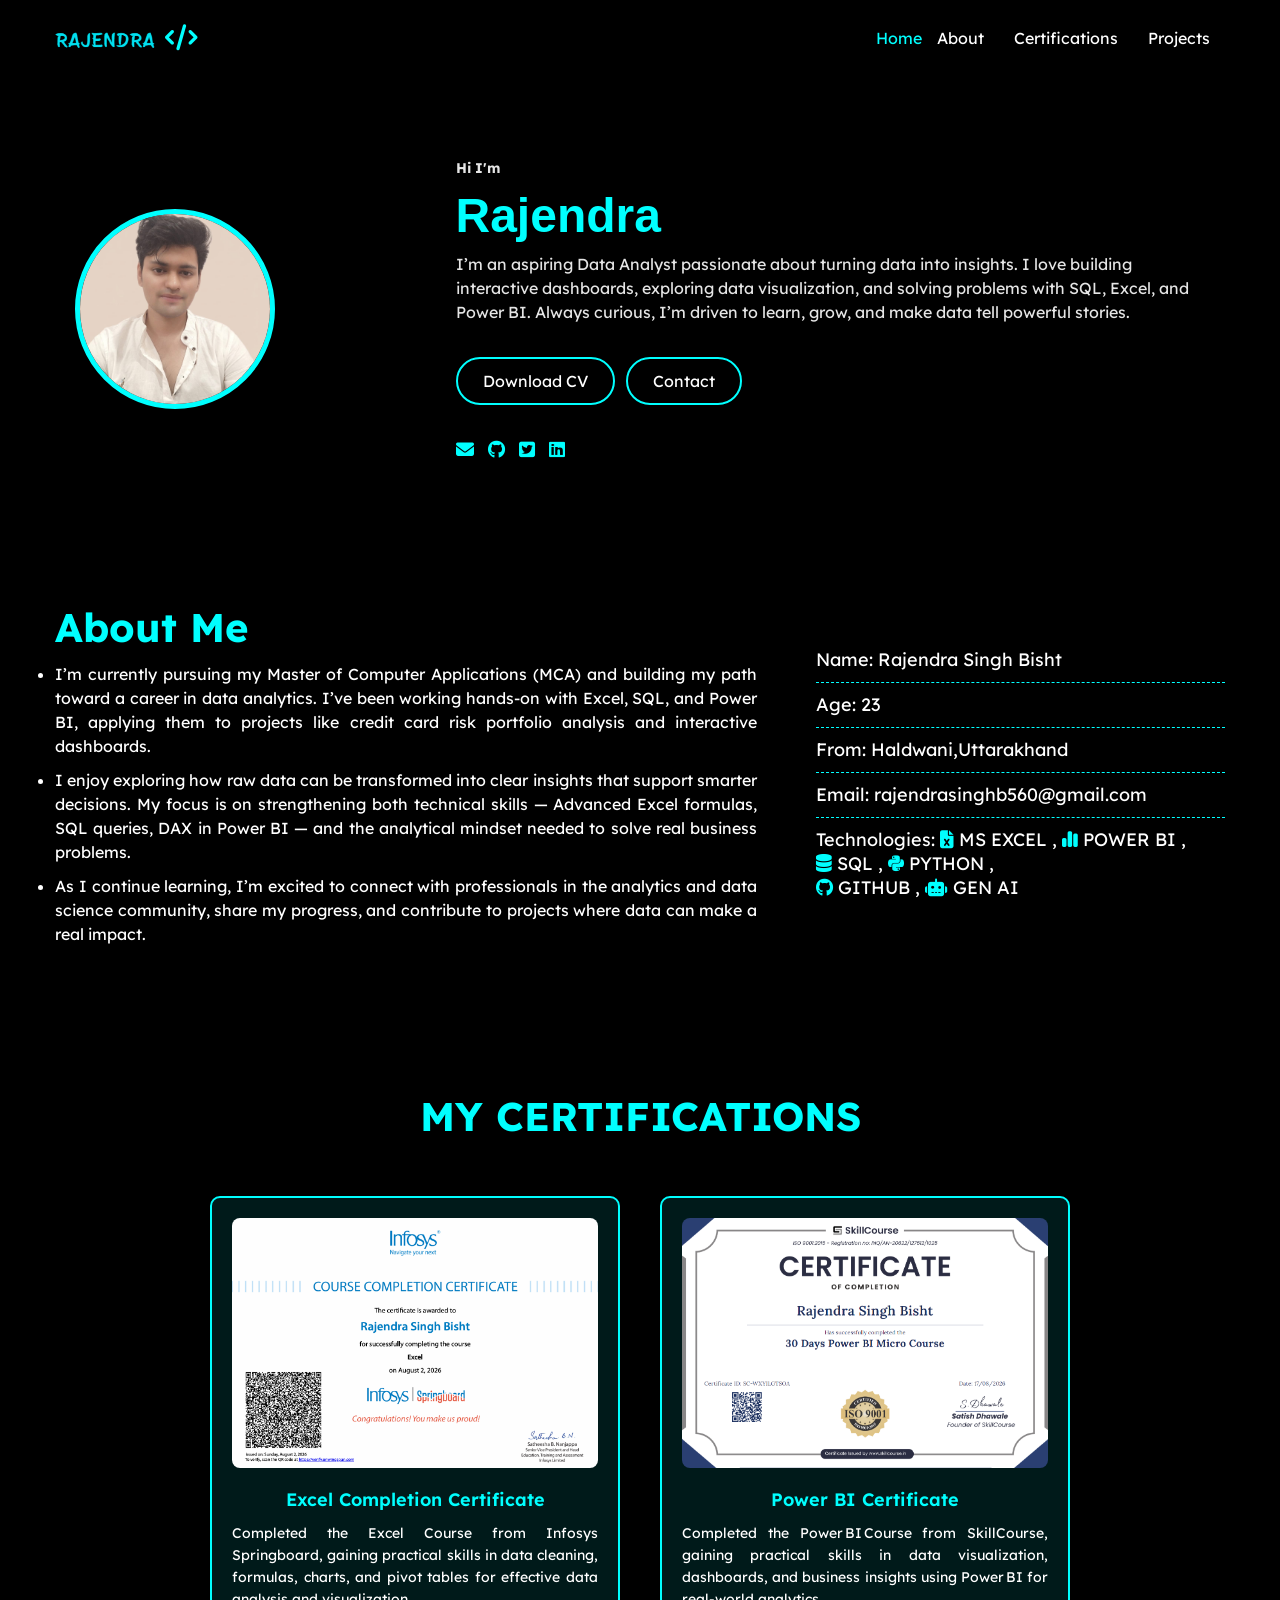
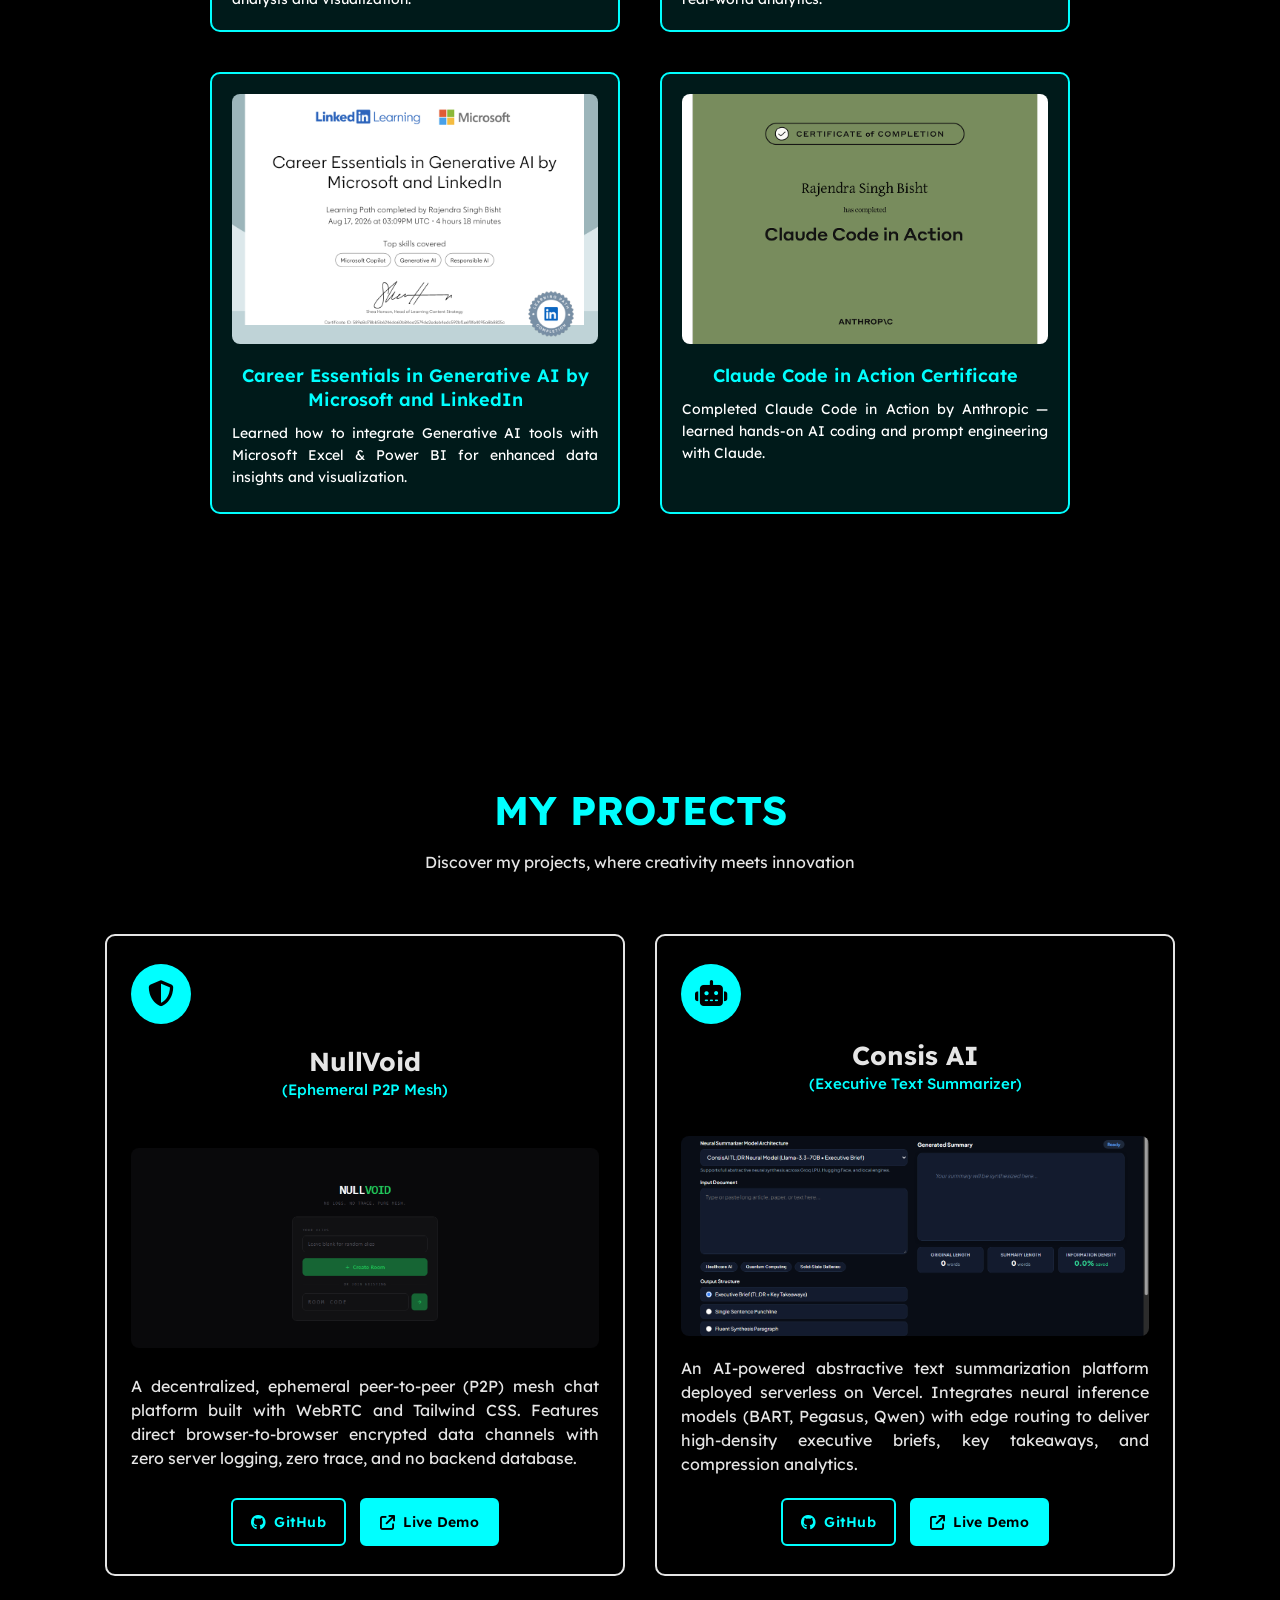
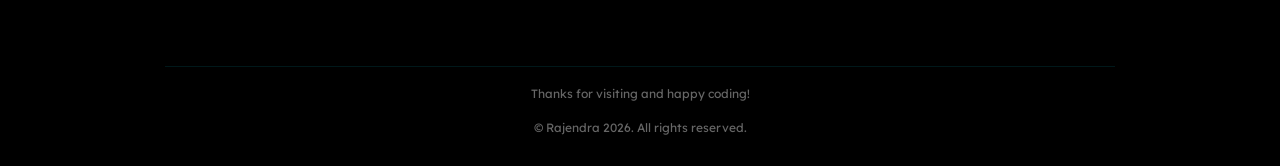
==== commit 8b882a82: "Update projects section: feature NullVoid and Consis AI with live & github links" ====
--- a/index.html
+++ b/index.html
@@ -170,49 +170,45 @@
                 <p>Discover my projects, where creativity meets innovation</p>
             </div>
             <div class="projects">
-                <!-- 1st Project -->
+                <!-- 1st Project: NullVoid -->
                 <div class="project">
-                    <i class="fa-brands fa-amazon" style="color: #000000;"></i>
-                    <h4>Sales Dashboard<br>(Ms Excel & Power BI)</h4>
+                    <i class="fa-solid fa-shield-halved" style="color: #000000;"></i>
+                    <h4>NullVoid<br><small style="font-size: 15px; color: aqua; font-weight: 500;">(Ephemeral P2P Mesh)</small></h4>
                     <div class="project-image" onclick="openProjectModal(this)">
-                        <img src="Sales Dashboard.png" alt="Sales Dashboard">
+                        <img src="nullvoid.png" alt="NullVoid P2P Mesh Chat">
                         <span class="image-icon"><i class="fa fa-image"></i></span>
                     </div>
-                    <p>Created an interactive sales dashboard using Ms Excel to clean the messy dataset and Power BI to visualize revenue, key performance metrics and trends.</p>
+                    <p>A decentralized, ephemeral peer-to-peer (P2P) mesh chat platform built with WebRTC and Tailwind CSS. Features direct browser-to-browser encrypted data channels with zero server logging, zero trace, and no backend database.</p>
                     
-                    <a href="https://github.com/Rajendra7637/Sales_Dashboard-Excel_PowerBI" target="_blank" class="github-link">
-                        <i class="fa-brands fa-github"></i> View on GitHub
-                    </a>
-                </div>
-                 <!-- 2nd Project -->
-                 <div class="project">
-                    <i class="fa-solid fa-book" style="color:rgb(0, 0, 0);"></i>
-                    <h4>Library Management System</h4>
-                     <div class="project-image" onclick="openProjectModal(this)">
-                        <img src="dashboard2.jpg" alt="Library Management System">
+                    <div class="project-links">
+                        <a href="https://github.com/Rajendra7637/nullvoid" target="_blank" class="project-btn github-btn">
+                            <i class="fa-brands fa-github"></i> GitHub
+                        </a>
+                        <a href="https://nullvoid-psi.vercel.app" target="_blank" class="project-btn live-btn">
+                            <i class="fa-solid fa-arrow-up-right-from-square"></i> Live Demo
+                        </a>
+                    </div>
+                </div>
+
+                <!-- 2nd Project: Consis AI -->
+                <div class="project">
+                    <i class="fa-solid fa-robot" style="color: #000000;"></i>
+                    <h4>Consis AI<br><small style="font-size: 15px; color: aqua; font-weight: 500;">(Executive Text Summarizer)</small></h4>
+                    <div class="project-image" onclick="openProjectModal(this)">
+                        <img src="consisai.png" alt="Consis AI Neural Summarizer">
                         <span class="image-icon"><i class="fa fa-image"></i></span>
                     </div>
-                    <p>Created lms using JAVA fundamentals and OOPs concepts and added several functionalities like add,remove,update & delete. </p>
-                  
-                    <a href="https://github.com/your-username/library-management" target="_blank" class="github-link">
-                        <i class="fa-brands fa-github"></i> View on GitHub
-                    </a>
-                </div>
-                <!-- 3rd Project -->
-                <div class="project">
-                    <i class="fa fa-desktop" style="color: #000000;"></i>
-                    <h4>Portfolio Website</h4>
-                     <div class="project-image" onclick="openProjectModal(this)">
-                        <img src="dashboard3.jpg" alt="Portfolio Website">
-                        <span class="image-icon"><i class="fa fa-image"></i></span>
-                    </div>
-                    <p>Created a portfolio website using HTML, CSS, and JavaScript, It serves as a platform to introduce myself, share my projects, and provide information about my  education and internship.</p>
-                
-                    <a href="https://github.com/your-username/portfolio-website" target="_blank" class="github-link">
-                        <i class="fa-brands fa-github"></i> View on GitHub
-                    </a>
-                </div>
-                
+                    <p>An AI-powered abstractive text summarization platform deployed serverless on Vercel. Integrates neural inference models (BART, Pegasus, Qwen) with edge routing to deliver high-density executive briefs, key takeaways, and compression analytics.</p>
+                    
+                    <div class="project-links">
+                        <a href="https://github.com/Rajendra7637/ConsisAI" target="_blank" class="project-btn github-btn">
+                            <i class="fa-brands fa-github"></i> GitHub
+                        </a>
+                        <a href="https://consisai.vercel.app" target="_blank" class="project-btn live-btn">
+                            <i class="fa-solid fa-arrow-up-right-from-square"></i> Live Demo
+                        </a>
+                    </div>
+                </div>
             </div>
         </div>
     </section>
--- a/styles.css
+++ b/styles.css
@@ -706,7 +706,8 @@
 }
 .projects{
   display: flex;
-  justify-content:space-between;
+  justify-content: center;
+  gap: 30px;
   flex-wrap: wrap;
 }
 .project{
@@ -714,11 +715,14 @@
     color: #e5e5e5;
     border: 2px solid #e5e5e5;
     border-radius: 10px;
-    width: 100%;
     position: relative;
-    padding: 25px;
+    padding: 28px 24px;
     text-align: center;
-    flex-basis: 32%;
+    flex: 1 1 360px;
+    max-width: 520px;
+    display: flex;
+    flex-direction: column;
+    justify-content: space-between;
     transition: .3s;
 }
 .project i{
@@ -809,6 +813,68 @@
   font-size: 16px;
   line-height: normal;
   border-radius: 0;
+}
+
+.project-links {
+  display: flex;
+  justify-content: center;
+  align-items: center;
+  gap: 14px;
+  margin-top: 22px;
+  flex-wrap: wrap;
+}
+
+.project-btn {
+  display: inline-flex;
+  align-items: center;
+  justify-content: center;
+  gap: 8px;
+  padding: 10px 18px;
+  border-radius: 6px;
+  text-decoration: none;
+  font-weight: 600;
+  font-size: 14px;
+  letter-spacing: 0.3px;
+  transition: all 0.3s ease;
+  cursor: pointer;
+}
+
+.project-btn.github-btn {
+  background-color: transparent;
+  border: 2px solid aqua;
+  color: aqua;
+}
+
+.project-btn.github-btn:hover {
+  background-color: aqua;
+  color: #000;
+  transform: translateY(-3px);
+  box-shadow: 0 5px 15px rgba(0, 255, 255, 0.4);
+}
+
+.project-btn.live-btn {
+  background-color: aqua;
+  border: 2px solid aqua;
+  color: #000;
+}
+
+.project-btn.live-btn:hover {
+  background-color: transparent;
+  color: aqua;
+  transform: translateY(-3px);
+  box-shadow: 0 5px 15px rgba(0, 255, 255, 0.4);
+}
+
+.project .project-btn i {
+  background: none;
+  width: auto;
+  height: auto;
+  color: inherit;
+  font-size: 15px;
+  line-height: normal;
+  border-radius: 0;
+  margin: 0;
+  display: inline-block;
 }
 
 /* Project Modal */
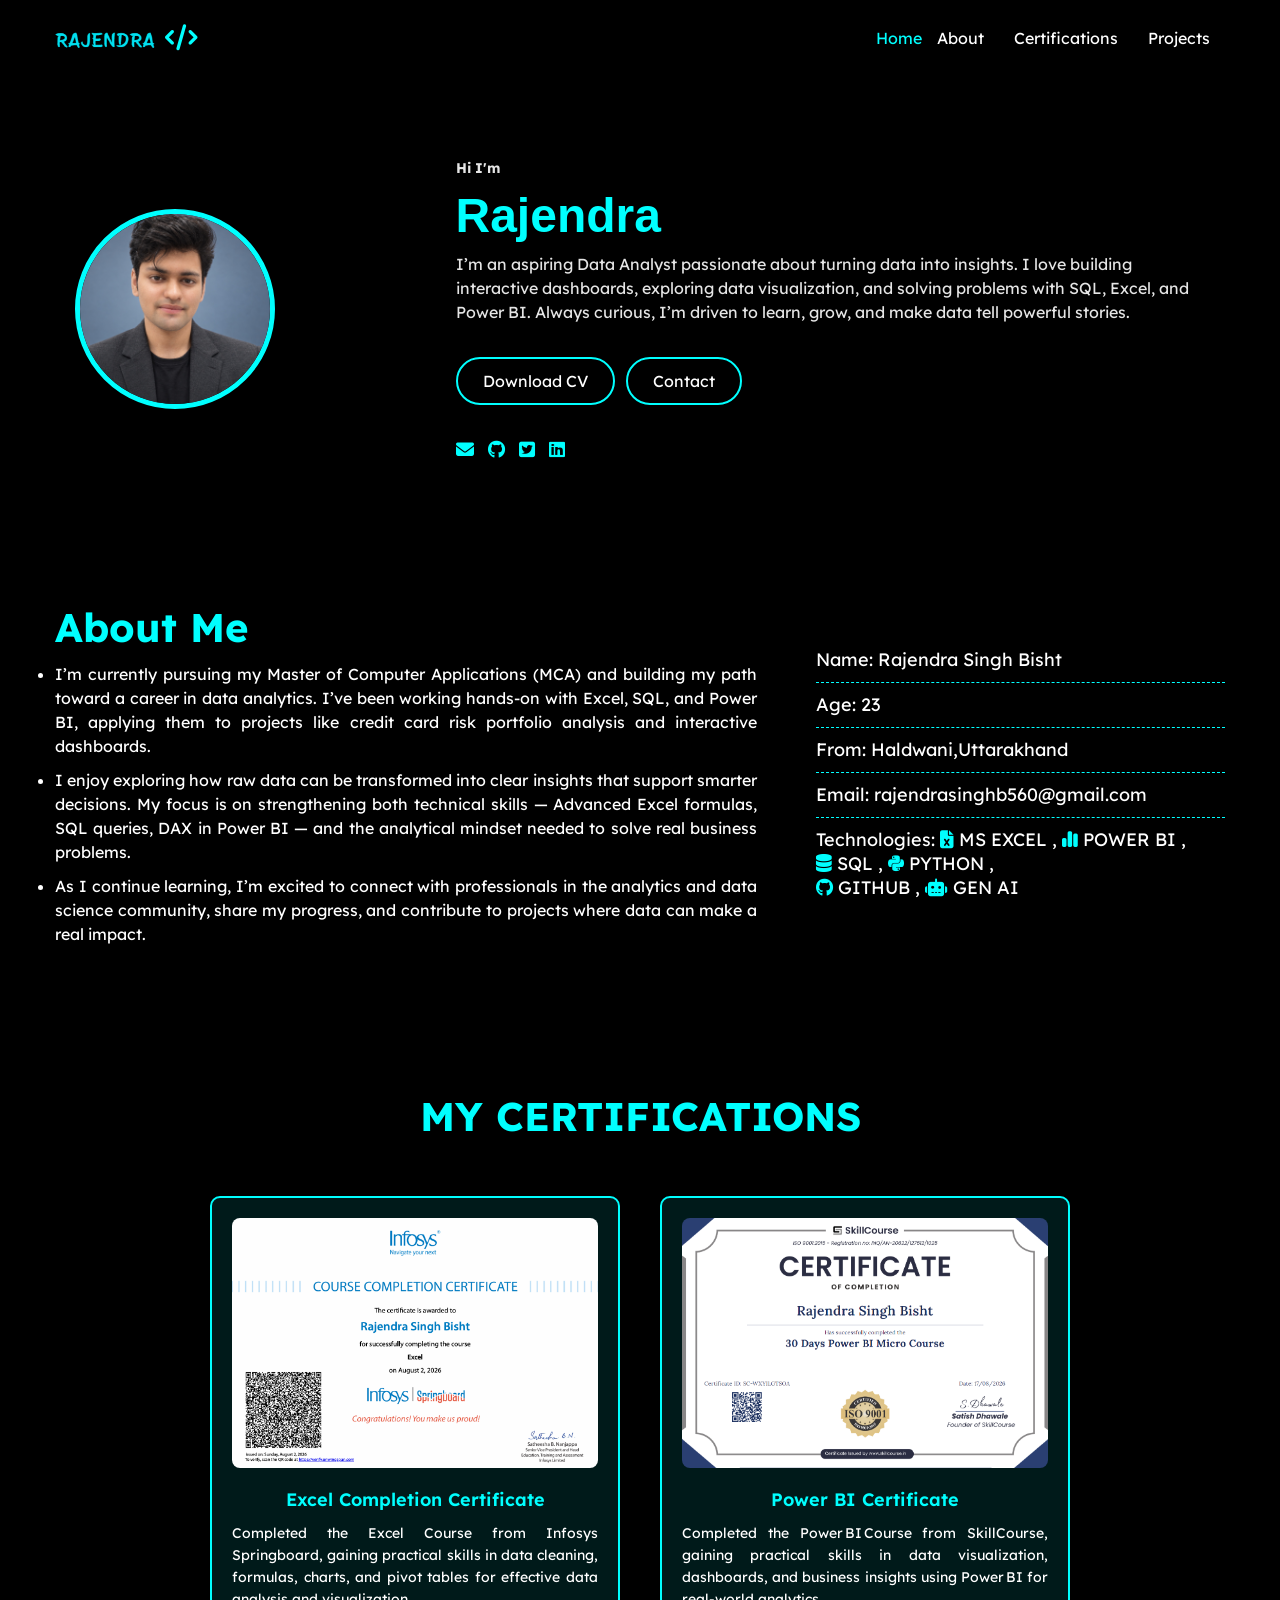
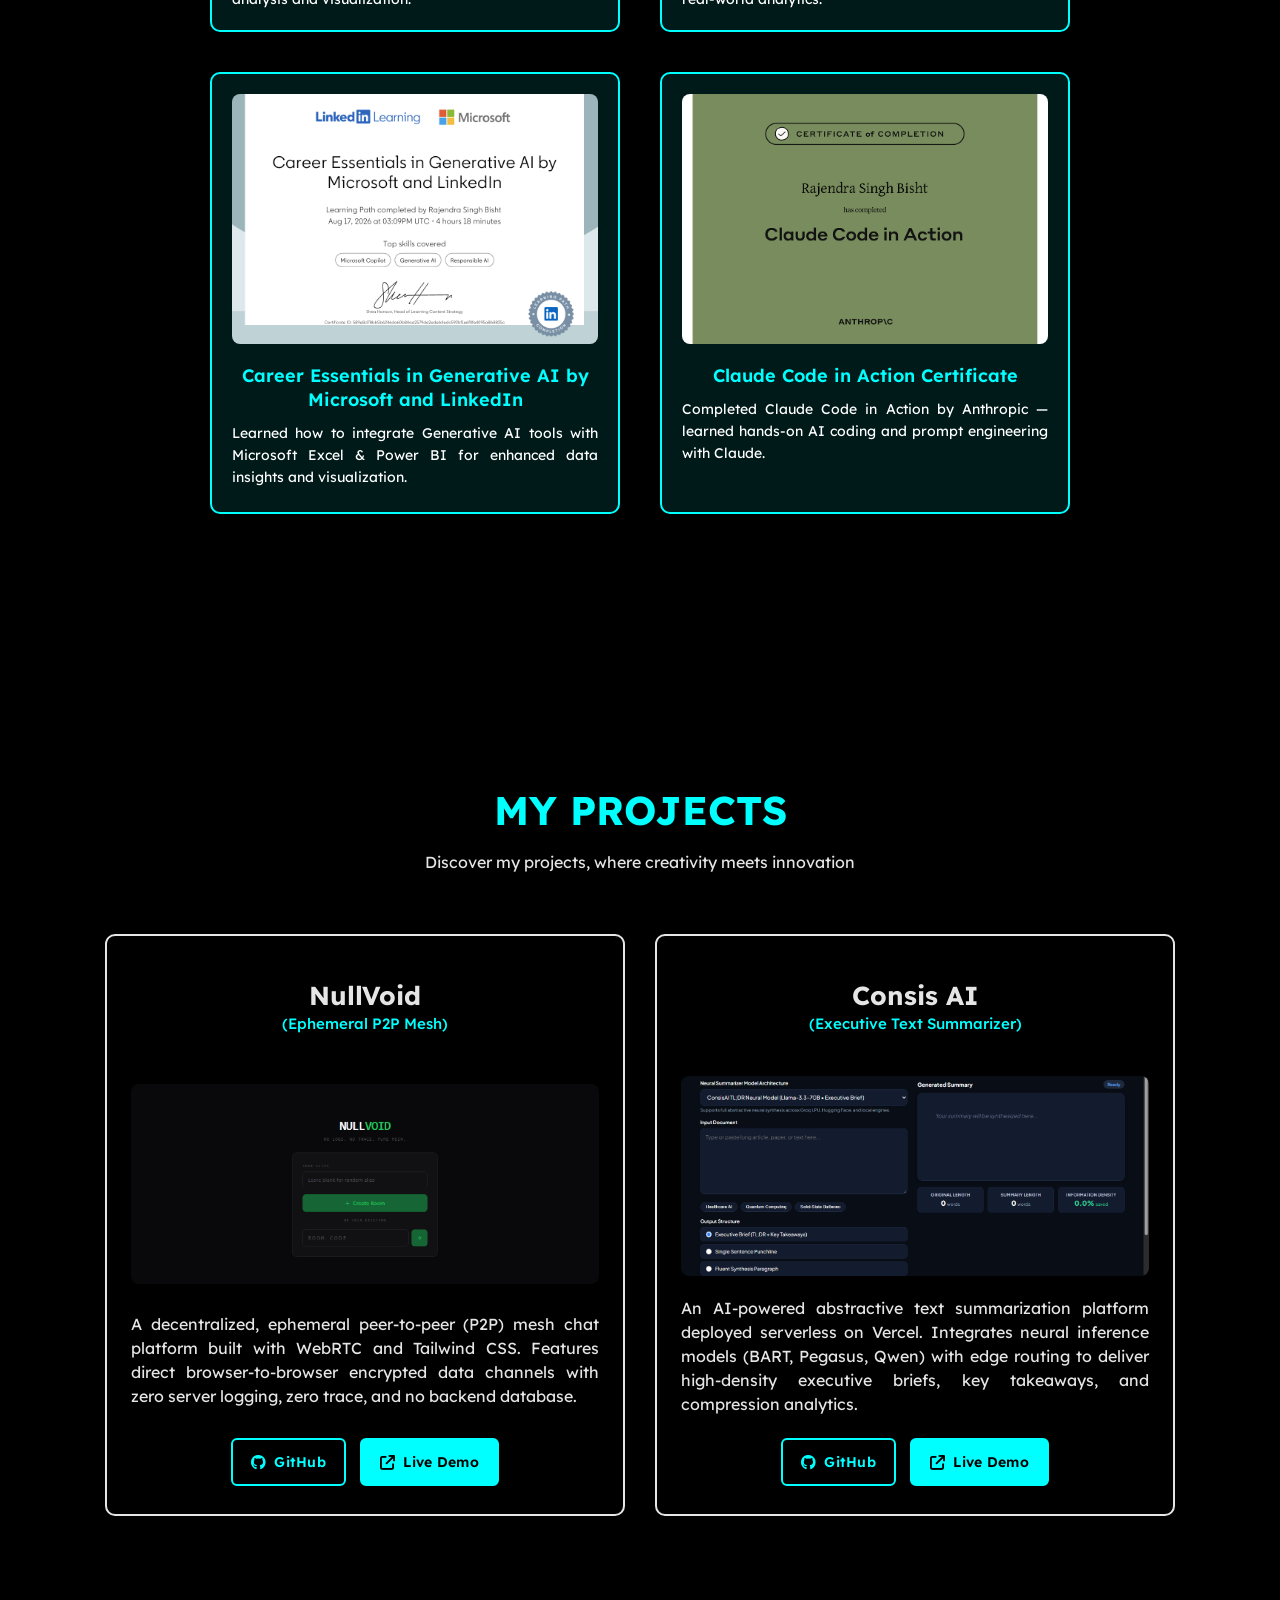
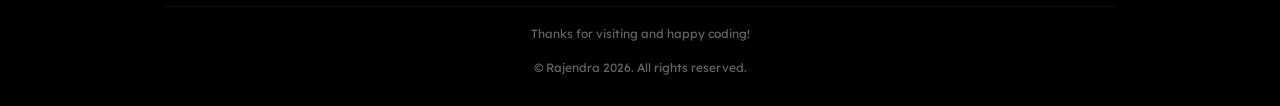
==== commit c760df2a: "Remove logo icons from project cards" ====
--- a/index.html
+++ b/index.html
@@ -172,7 +172,6 @@
             <div class="projects">
                 <!-- 1st Project: NullVoid -->
                 <div class="project">
-                    <i class="fa-solid fa-shield-halved" style="color: #000000;"></i>
                     <h4>NullVoid<br><small style="font-size: 15px; color: aqua; font-weight: 500;">(Ephemeral P2P Mesh)</small></h4>
                     <div class="project-image" onclick="openProjectModal(this)">
                         <img src="nullvoid.png" alt="NullVoid P2P Mesh Chat">
@@ -192,7 +191,6 @@
 
                 <!-- 2nd Project: Consis AI -->
                 <div class="project">
-                    <i class="fa-solid fa-robot" style="color: #000000;"></i>
                     <h4>Consis AI<br><small style="font-size: 15px; color: aqua; font-weight: 500;">(Executive Text Summarizer)</small></h4>
                     <div class="project-image" onclick="openProjectModal(this)">
                         <img src="consisai.png" alt="Consis AI Neural Summarizer">
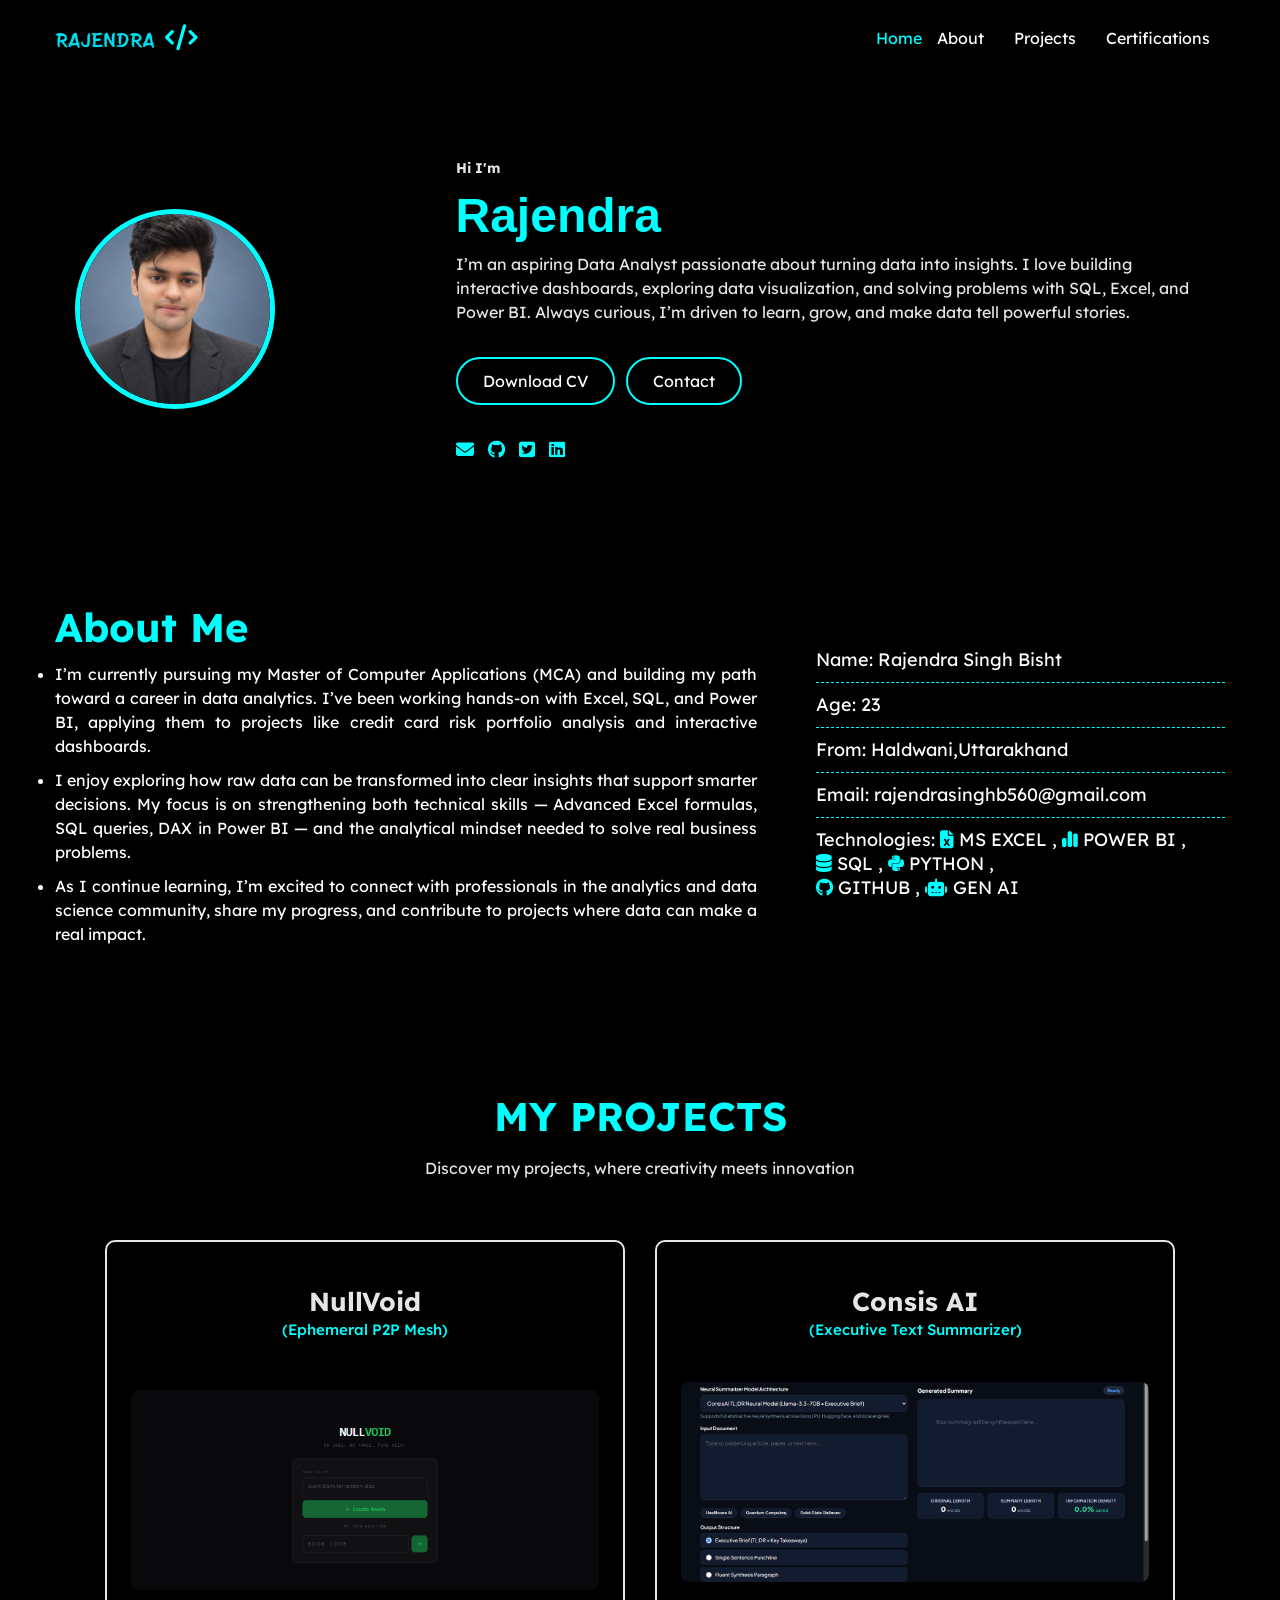
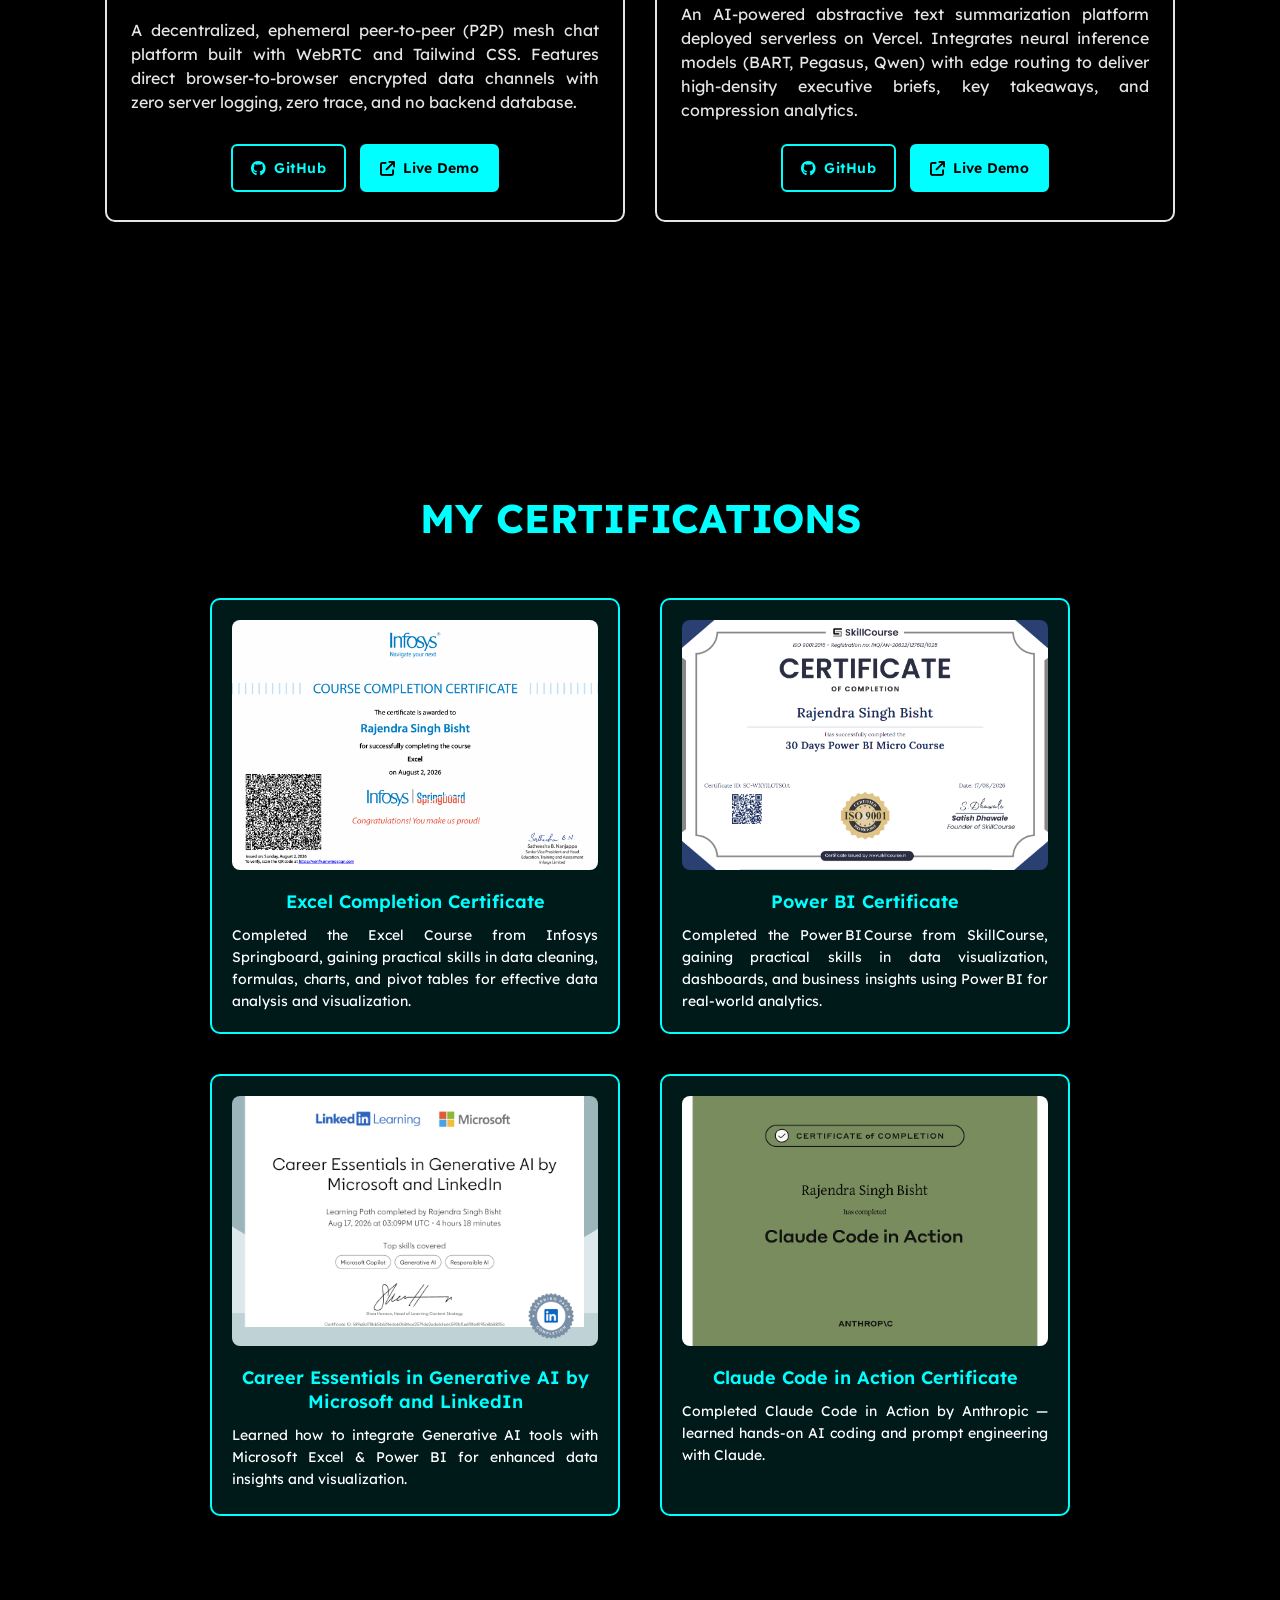
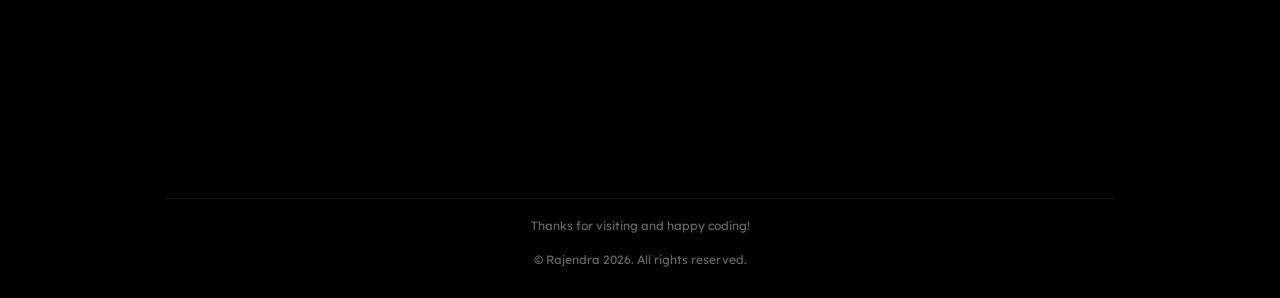
==== commit 88aed5a6: "Move projects section above certifications section and update navbar" ====
--- a/index.html
+++ b/index.html
@@ -27,8 +27,8 @@
                 <ul class="navbar">
                     <li><a href="#home">Home</a></li>
                     <li><a href="#about">About</a></li>
+                    <li><a href="#projects">Projects</a></li>
                     <li><a href="#certifications">Certifications</a></li>
-                    <li><a href="#projects">Projects</a></li>
                     
                 </ul>
                 
@@ -98,71 +98,7 @@
         </div>
     </section>
 
- 
-
-    
-
-
-        <!-------------- Certifications ----------------->
-    <section class="certifications-section" id="certifications">
-        <div class="container">
-            <h3 class="section-title">My Certifications</h3>
-            <div class="certifications-grid">
-                <!-- Certificate 1 -->
-                <div class="certificate-card">
-                    <div class="certificate-image" onclick="openModal(this)">
-                        <img src="Excel.png" alt="Certificate 1">
-                    </div>
-                    <h4 class="certificate-title">Excel Completion Certificate</h4>
-                    <p class="certificate-description">Completed the Excel Course from Infosys Springboard, gaining practical skills in data cleaning, formulas, charts, and pivot tables for effective data analysis and visualization.</p>
-                </div>
-                <!-- Certificate 2 -->
-                <div class="certificate-card">
-                    <div class="certificate-image" onclick="openModal(this)">
-                        <img src="Power BI.png" alt="Certificate 2">
-                    </div>
-                    <h4 class="certificate-title">Power BI Certificate</h4>
-                    <p class="certificate-description">Completed the Power BI Course from SkillCourse, gaining practical skills in data visualization, dashboards, and business insights using Power BI for real‑world analytics.</p>
-                </div>
-                <!-- Certificate 3 -->
-                <div class="certificate-card">
-                    <div class="certificate-image" onclick="openModal(this)">
-                        <img src="GenAI.png" alt="Certificate 3">
-                    </div>
-                    <h4 class="certificate-title">Career Essentials in Generative AI by Microsoft and LinkedIn</h4>
-                    <p class="certificate-description">Learned how to integrate Generative AI tools with Microsoft Excel & Power BI for enhanced data insights and visualization.</p>
-                </div>
-                <!-- Certificate 4 -->
-                <div class="certificate-card">
-                    <div class="certificate-image" onclick="openModal(this)">
-                        <img src="claude.png" alt="Certificate 4">
-                    </div>
-                    <h4 class="certificate-title">Claude Code in Action Certificate</h4>
-                    <p class="certificate-description">Completed Claude Code in Action by Anthropic — learned hands-on AI coding and prompt engineering with Claude.</p>
-                </div>
-            </div>
-        </div>
-    </section>
-
-    <!-- Certificate Modal -->
-    <div id="certificateModal" class="certificate-modal" onclick="closeModal()">
-        <div class="modal-content" onclick="event.stopPropagation()">
-            <span class="close-btn" onclick="closeModal()">&times;</span>
-            <img id="modalImage" src="" alt="Certificate">
-        </div>
-    </div>
-
-    <!-- Project Modal -->
-    <div id="projectModal" class="project-modal" onclick="closeProjectModal()">
-        <div class="project-modal-content" onclick="event.stopPropagation()">
-            <span class="project-close-btn" onclick="closeProjectModal()">&times;</span>
-            <img id="projectModalImage" src="" alt="Project Dashboard">
-        </div>
-    </div>
-
-<br><br><br><br>
-
-        <!-------------------------- Projects -------------------------->
+<!-------------------------- Projects -------------------------->
     <section class="project-content" id="projects">
         <div class="container">
             <div class="project-title">
@@ -211,12 +147,70 @@
         </div>
     </section>
 
-
-    
-        
- 
-
-        <!-------------------------- Contact Me -------------------------->
+<br><br><br><br>
+
+<!-------------- Certifications ----------------->
+    <section class="certifications-section" id="certifications">
+        <div class="container">
+            <h3 class="section-title">My Certifications</h3>
+            <div class="certifications-grid">
+                <!-- Certificate 1 -->
+                <div class="certificate-card">
+                    <div class="certificate-image" onclick="openModal(this)">
+                        <img src="Excel.png" alt="Certificate 1">
+                    </div>
+                    <h4 class="certificate-title">Excel Completion Certificate</h4>
+                    <p class="certificate-description">Completed the Excel Course from Infosys Springboard, gaining practical skills in data cleaning, formulas, charts, and pivot tables for effective data analysis and visualization.</p>
+                </div>
+                <!-- Certificate 2 -->
+                <div class="certificate-card">
+                    <div class="certificate-image" onclick="openModal(this)">
+                        <img src="Power BI.png" alt="Certificate 2">
+                    </div>
+                    <h4 class="certificate-title">Power BI Certificate</h4>
+                    <p class="certificate-description">Completed the Power BI Course from SkillCourse, gaining practical skills in data visualization, dashboards, and business insights using Power BI for real‑world analytics.</p>
+                </div>
+                <!-- Certificate 3 -->
+                <div class="certificate-card">
+                    <div class="certificate-image" onclick="openModal(this)">
+                        <img src="GenAI.png" alt="Certificate 3">
+                    </div>
+                    <h4 class="certificate-title">Career Essentials in Generative AI by Microsoft and LinkedIn</h4>
+                    <p class="certificate-description">Learned how to integrate Generative AI tools with Microsoft Excel & Power BI for enhanced data insights and visualization.</p>
+                </div>
+                <!-- Certificate 4 -->
+                <div class="certificate-card">
+                    <div class="certificate-image" onclick="openModal(this)">
+                        <img src="claude.png" alt="Certificate 4">
+                    </div>
+                    <h4 class="certificate-title">Claude Code in Action Certificate</h4>
+                    <p class="certificate-description">Completed Claude Code in Action by Anthropic — learned hands-on AI coding and prompt engineering with Claude.</p>
+                </div>
+            </div>
+        </div>
+    </section>
+
+    <!-- Certificate Modal -->
+    <div id="certificateModal" class="certificate-modal" onclick="closeModal()">
+        <div class="modal-content" onclick="event.stopPropagation()">
+            <span class="close-btn" onclick="closeModal()">&times;</span>
+            <img id="modalImage" src="" alt="Certificate">
+        </div>
+    </div>
+
+    <!-- Project Modal -->
+    <div id="projectModal" class="project-modal" onclick="closeProjectModal()">
+        <div class="project-modal-content" onclick="event.stopPropagation()">
+            <span class="project-close-btn" onclick="closeProjectModal()">&times;</span>
+            <img id="projectModalImage" src="" alt="Project Dashboard">
+        </div>
+    </div>
+
+<br><br><br><br>
+
+<br><br><br><br>
+
+<!-------------------------- Contact Me -------------------------->
 
   
         
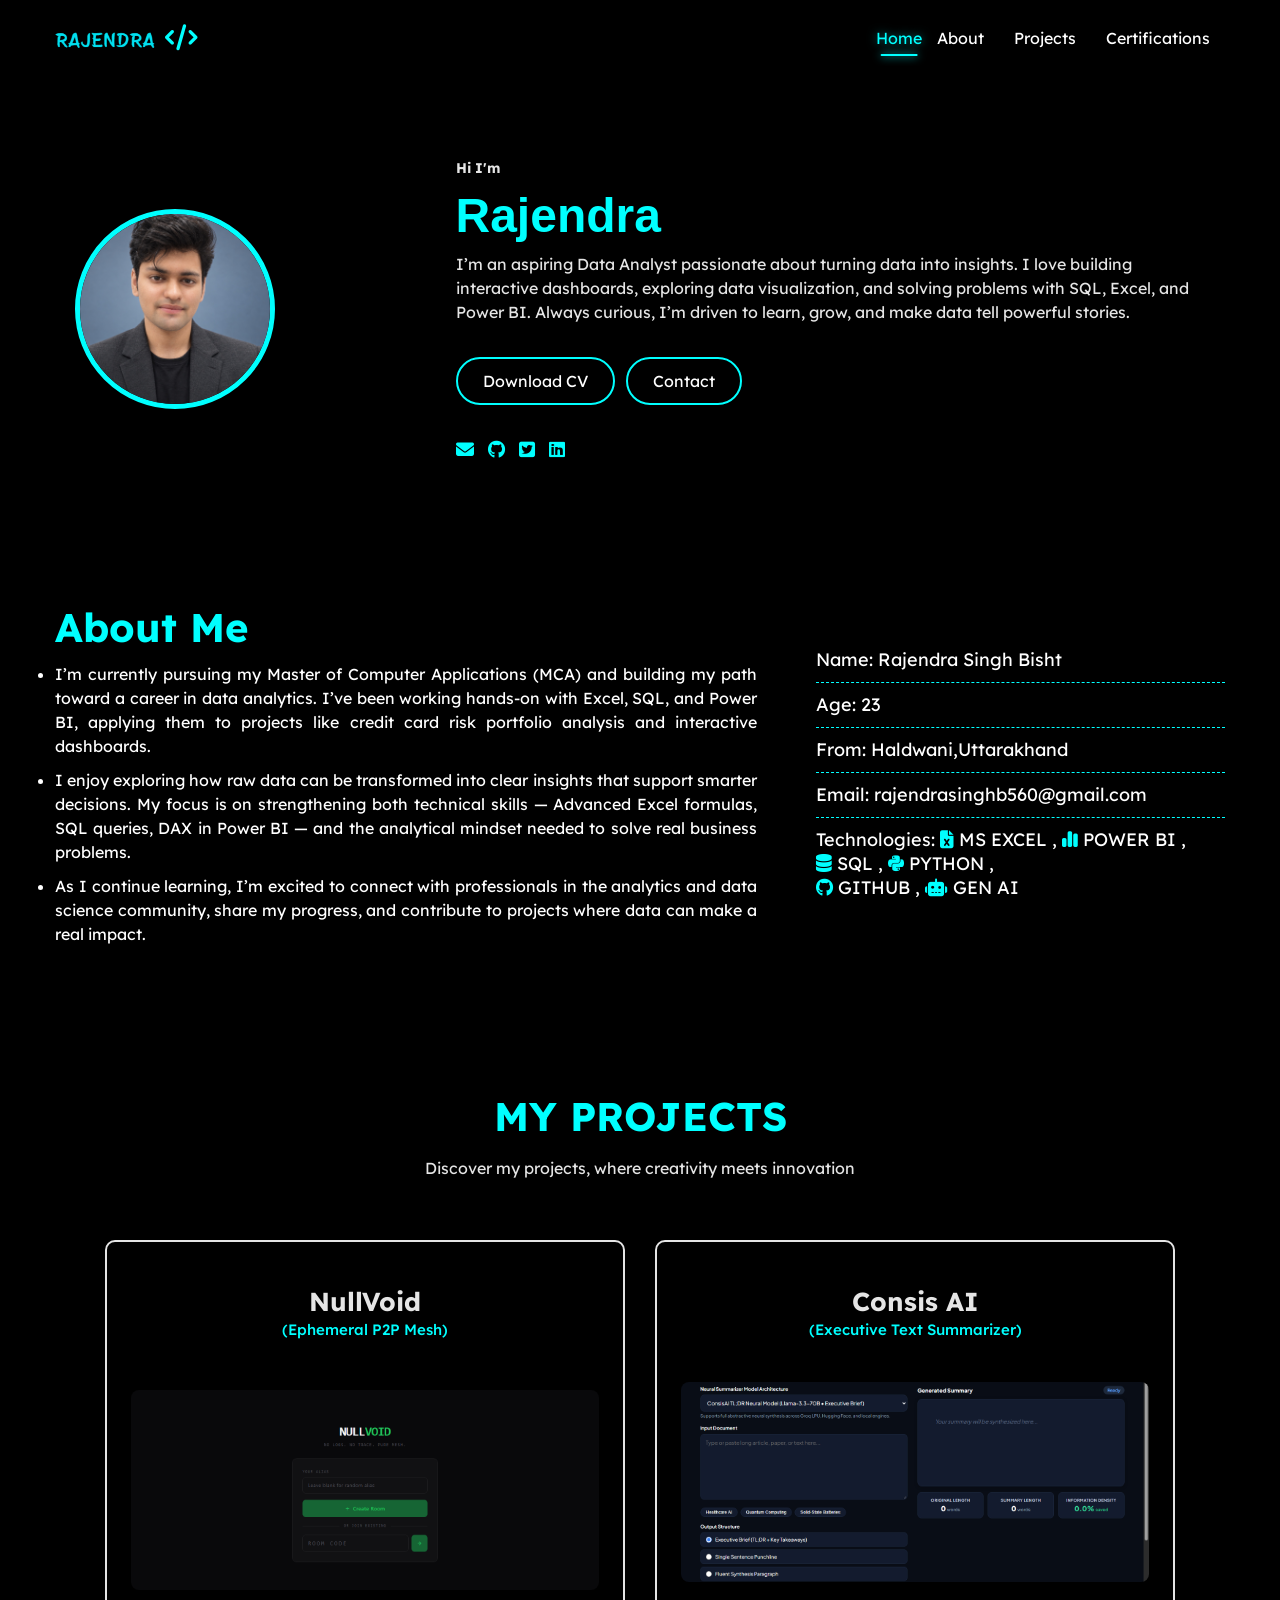
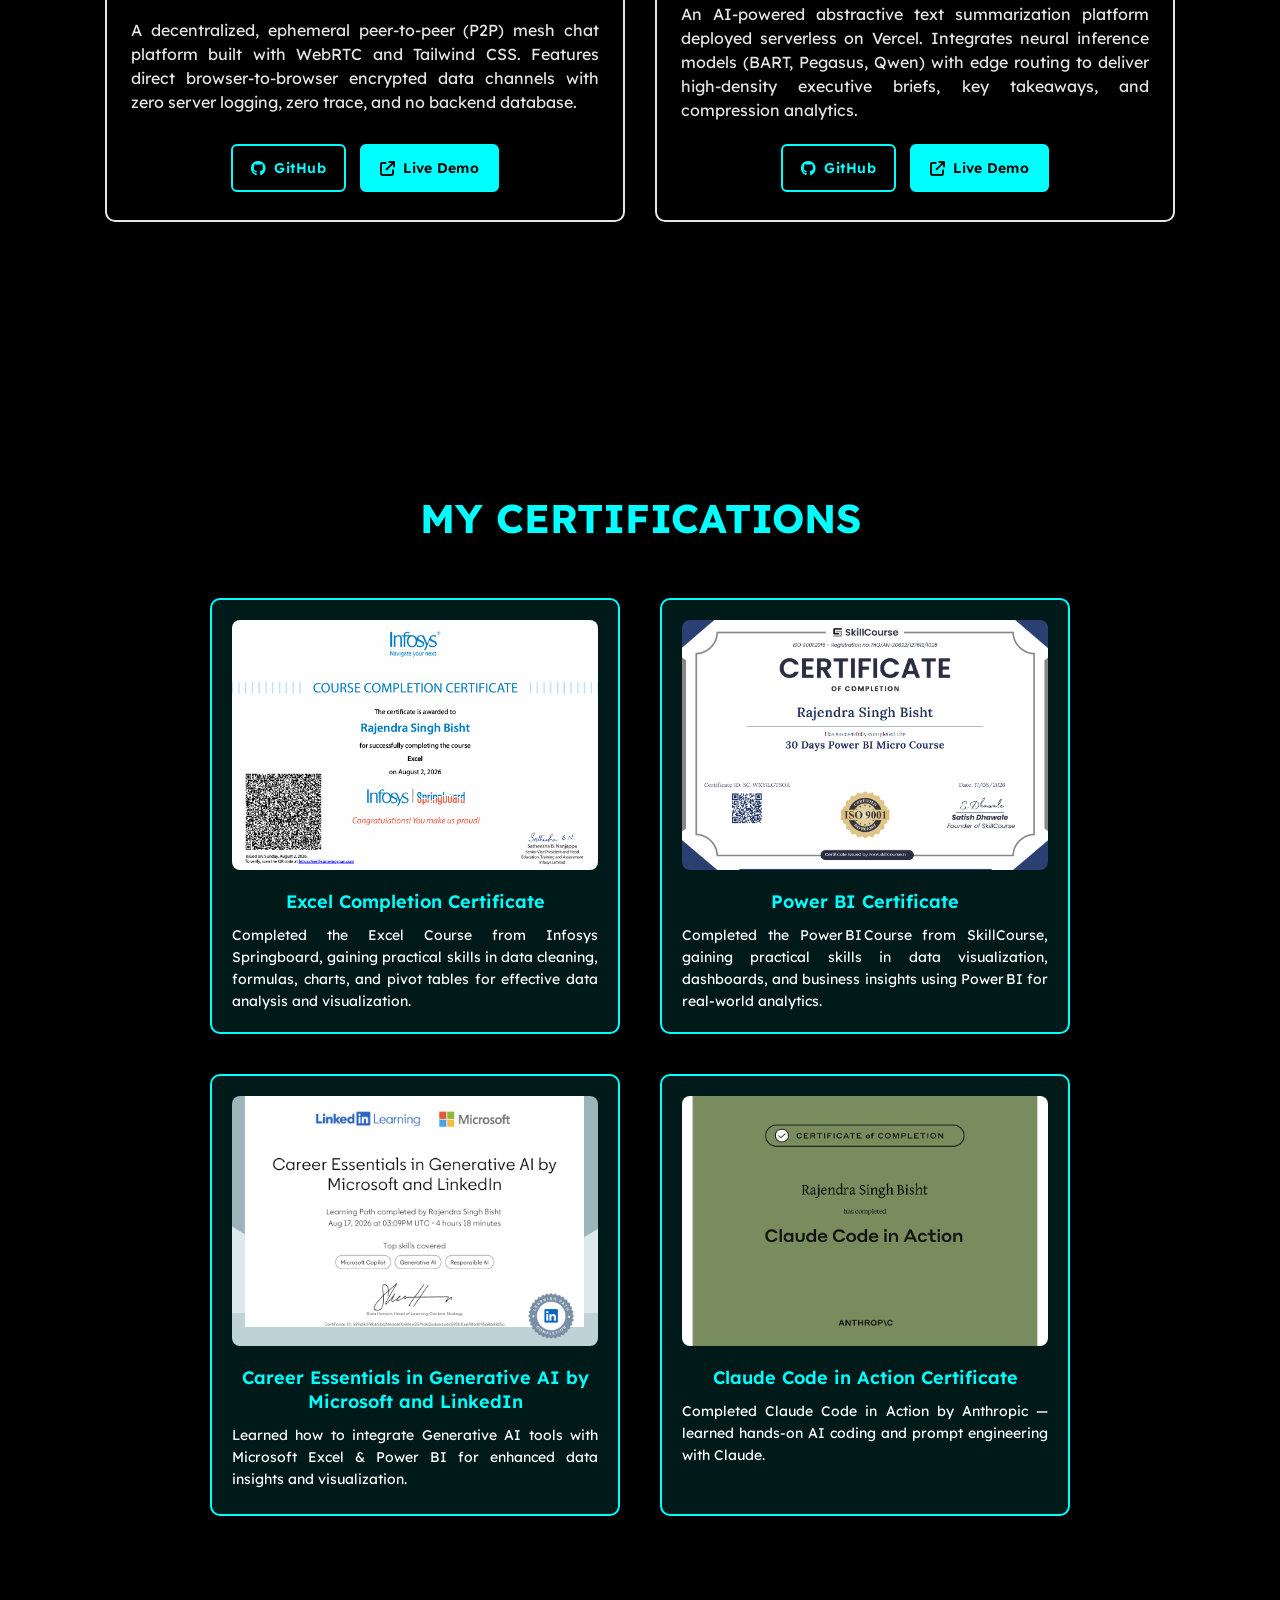
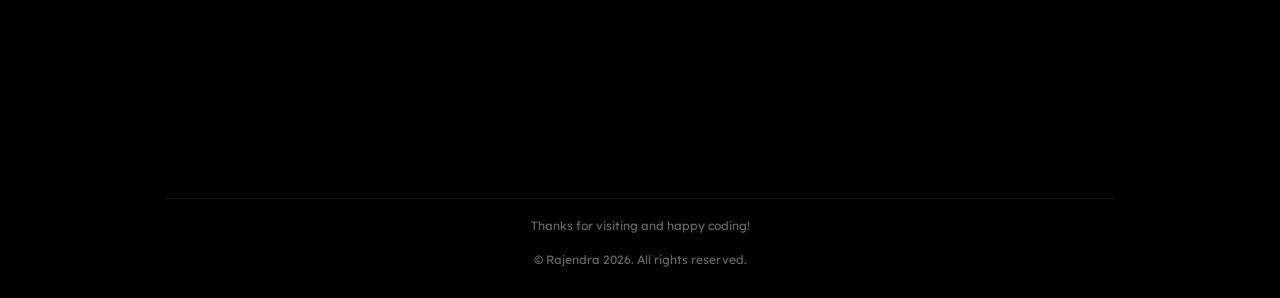
==== commit 0ba186df: "Add scroll animations: neon progress bar, sticky glassmorphic header, staggered reveal, 3D tilt, and" ====
--- a/index.html
+++ b/index.html
@@ -13,6 +13,8 @@
 </head> 
 
 <body>
+    <!-- Scroll Progress Bar -->
+    <div id="scroll-progress"></div>
 
     <!-------------------------- Header Area -------------------------->
     <header class="header-area">
@@ -226,5 +228,9 @@
     <small class="copyright">&copy; Rajendra 2026. All rights reserved.</small>
    </footer>
 
+    <!-- Back to Top Button -->
+    <button id="backToTop" class="back-to-top" aria-label="Back to Top">
+        <i class="fa-solid fa-arrow-up"></i>
+    </button>
 </body>
 </html>
--- a/styles.css
+++ b/styles.css
@@ -69,9 +69,14 @@
   top: 0;
   left: 0;
   width: 100%;
-  z-index: 99;
-  background-color: #202020;
-  padding: 5px;
+  z-index: 999;
+  background-color: rgba(9, 11, 16, 0.88);
+  backdrop-filter: blur(14px);
+  -webkit-backdrop-filter: blur(14px);
+  border-bottom: 1px solid rgba(0, 255, 255, 0.15);
+  box-shadow: 0 8px 30px rgba(0, 0, 0, 0.6);
+  padding: 10px 0;
+  transition: all 0.35s ease;
 }
 
 .header{
@@ -121,11 +126,33 @@
   text-transform: capitalize;
   display: block;
 }
+.header ul li a{
+  position: relative;
+  transition: color 0.3s ease, text-shadow 0.3s ease;
+}
 .header ul li a.active{
-  color:  aqua;;
+  color: aqua;
+  text-shadow: 0 0 10px rgba(0, 255, 255, 0.5);
 } 
 .header ul li a:hover{
-  color: aqua;;
+  color: aqua;
+}
+.header ul li a::after {
+  content: '';
+  position: absolute;
+  bottom: -6px;
+  left: 50%;
+  transform: translateX(-50%) scaleX(0);
+  width: 80%;
+  height: 2px;
+  background: aqua;
+  box-shadow: 0 0 8px aqua;
+  transition: transform 0.3s cubic-bezier(0.2, 0.8, 0.2, 1);
+  border-radius: 2px;
+}
+.header ul li a.active::after,
+.header ul li a:hover::after {
+  transform: translateX(-50%) scaleX(1);
 }
 .header .menu_icon{
   color:#00eeff;
@@ -1169,3 +1196,87 @@
 
 }
 
+
+
+/*---------------------------Scroll Animations & Indicators---------------------------*/
+#scroll-progress {
+  position: fixed;
+  top: 0;
+  left: 0;
+  height: 3.5px;
+  width: 0%;
+  background: linear-gradient(90deg, #00f2fe 0%, #00ffff 50%, #4facfe 100%);
+  box-shadow: 0 0 12px rgba(0, 255, 255, 0.9), 0 0 20px rgba(0, 255, 255, 0.5);
+  z-index: 10001;
+  transition: width 0.1s cubic-bezier(0.2, 0.8, 0.2, 1);
+  pointer-events: none;
+}
+
+.back-to-top {
+  position: fixed;
+  bottom: 30px;
+  right: 30px;
+  width: 46px;
+  height: 46px;
+  background: rgba(10, 15, 22, 0.85);
+  border: 2px solid aqua;
+  color: aqua;
+  border-radius: 50%;
+  display: flex;
+  align-items: center;
+  justify-content: center;
+  font-size: 16px;
+  cursor: pointer;
+  z-index: 998;
+  opacity: 0;
+  visibility: hidden;
+  transform: translateY(20px) scale(0.85);
+  transition: all 0.35s cubic-bezier(0.2, 0.8, 0.2, 1);
+  backdrop-filter: blur(8px);
+  -webkit-backdrop-filter: blur(8px);
+  box-shadow: 0 4px 15px rgba(0, 0, 0, 0.5);
+}
+
+.back-to-top.visible {
+  opacity: 1;
+  visibility: visible;
+  transform: translateY(0) scale(1);
+}
+
+.back-to-top:hover {
+  background: aqua;
+  color: #000;
+  transform: translateY(-4px) scale(1.08);
+  box-shadow: 0 0 20px rgba(0, 255, 255, 0.6), 0 5px 15px rgba(0, 0, 0, 0.4);
+}
+
+.back-to-top i {
+  transition: transform 0.25s ease;
+}
+
+.back-to-top:hover i {
+  transform: translateY(-2px);
+}
+
+/* Card hover glow & smooth motion */
+.project {
+  transition: transform 0.35s cubic-bezier(0.2, 0.8, 0.2, 1), border-color 0.3s ease, box-shadow 0.35s ease;
+  will-change: transform;
+}
+
+.project:hover {
+  border-color: aqua;
+  transform: translateY(-8px);
+  box-shadow: 0 15px 35px rgba(0, 255, 255, 0.25);
+}
+
+.certificate-card {
+  transition: transform 0.35s cubic-bezier(0.2, 0.8, 0.2, 1), border-color 0.3s ease, box-shadow 0.35s ease;
+  will-change: transform;
+}
+
+.certificate-card:hover {
+  border-color: aqua;
+  transform: translateY(-8px);
+  box-shadow: 0 15px 35px rgba(0, 255, 255, 0.3);
+}
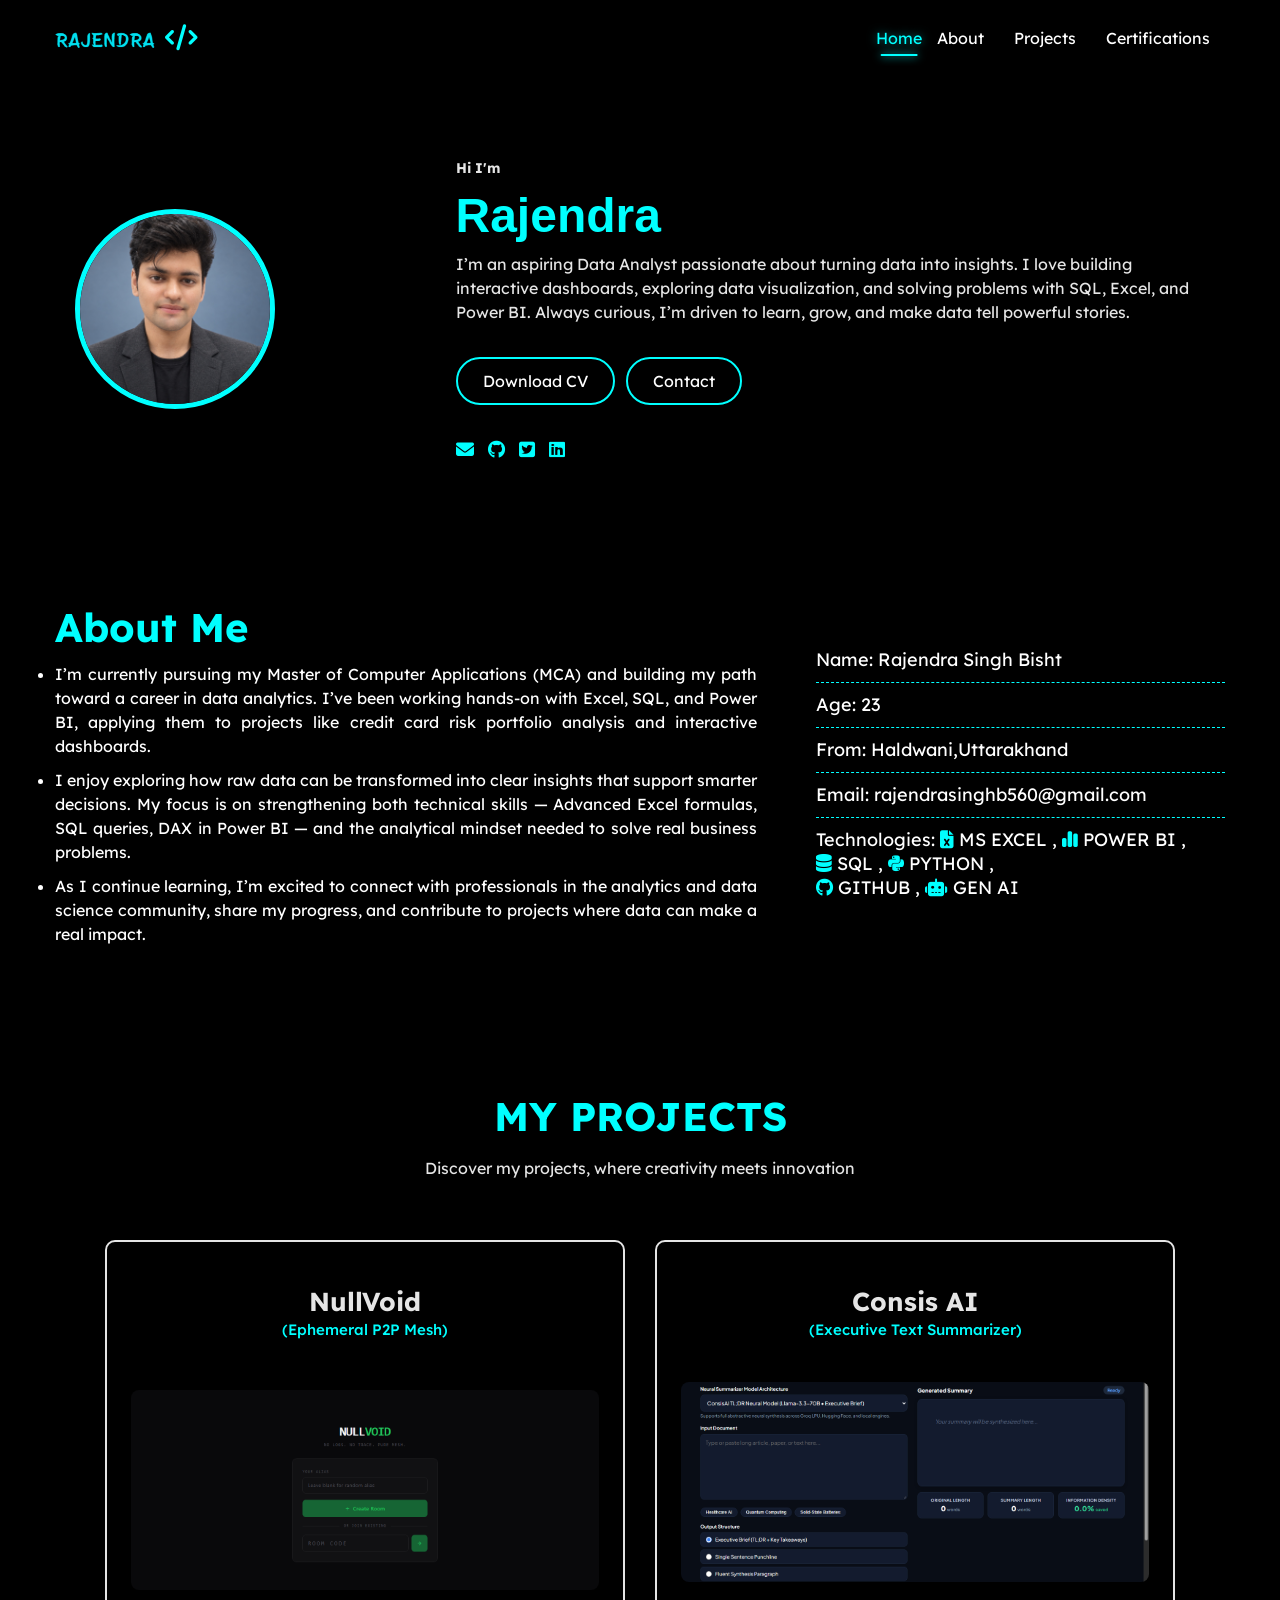
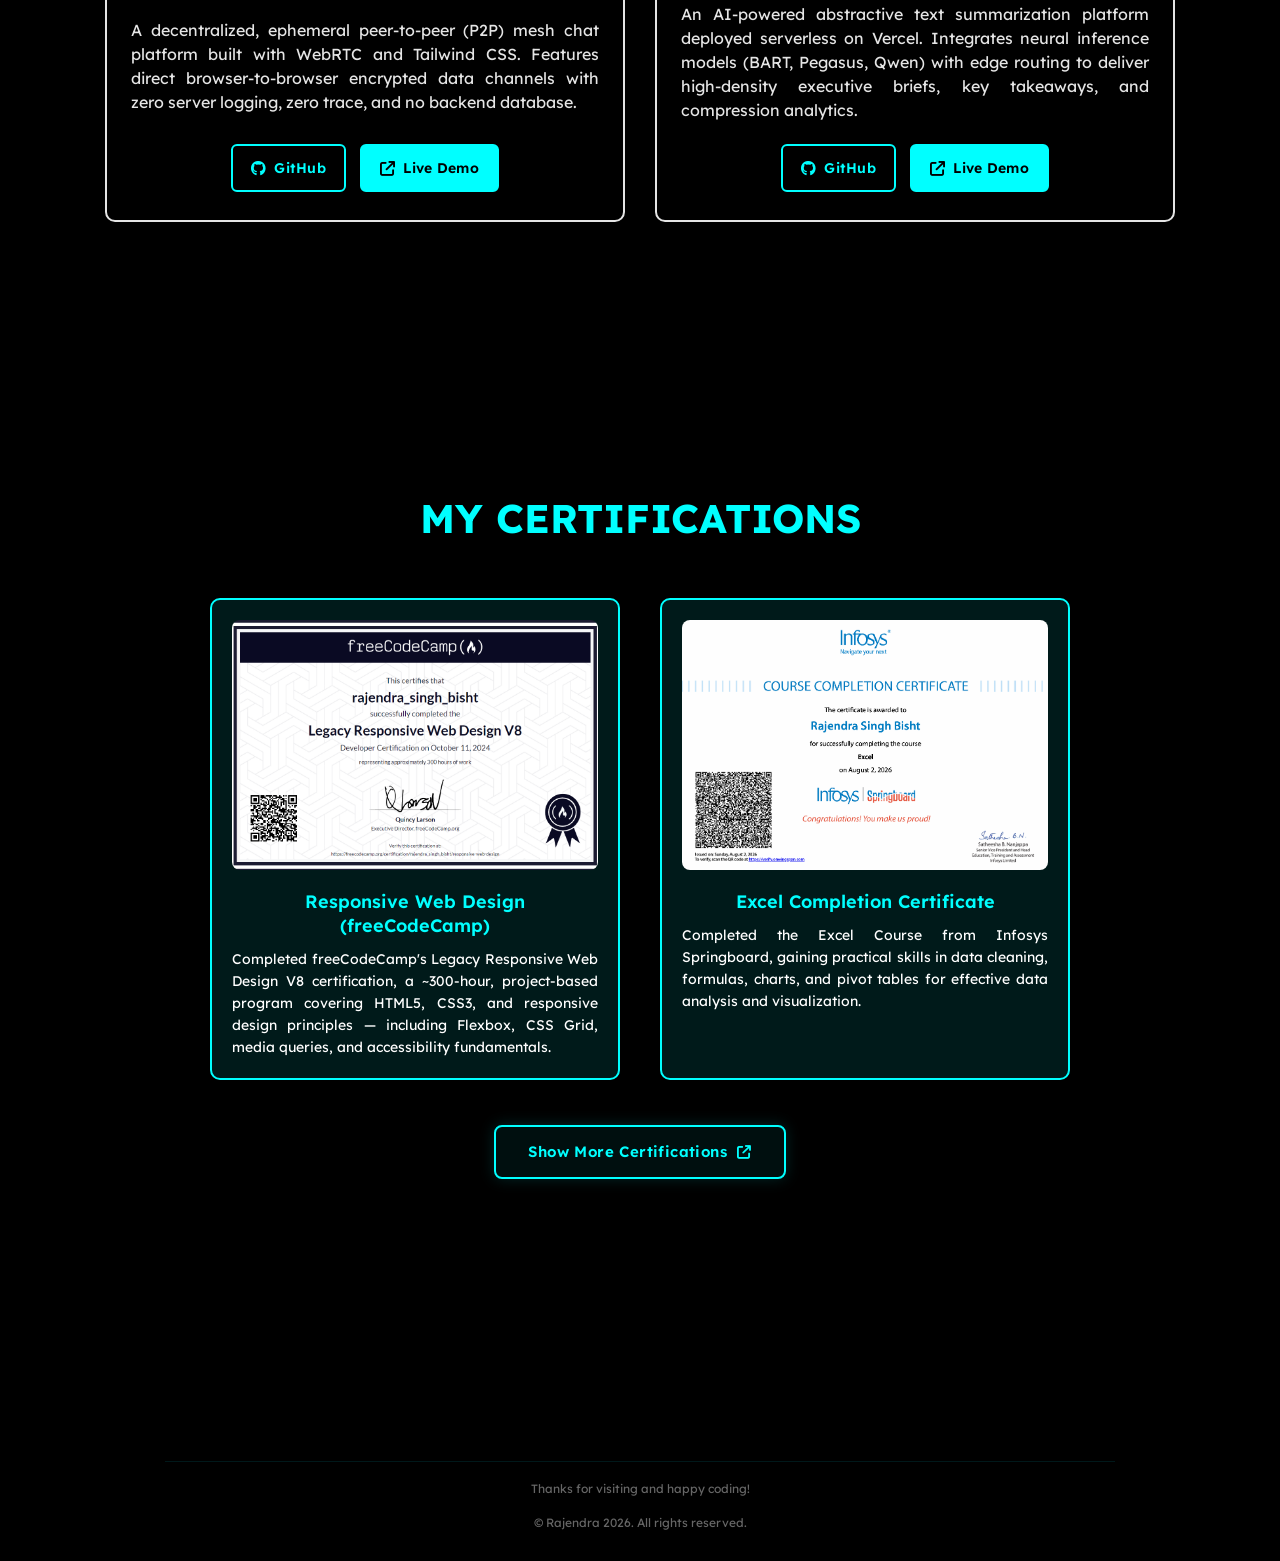
==== commit f4e6ce98: "Show 2 featured projects and certifications on home page with dedicated subpages for all items" ====
--- a/index.html
+++ b/index.html
@@ -156,38 +156,29 @@
         <div class="container">
             <h3 class="section-title">My Certifications</h3>
             <div class="certifications-grid">
-                <!-- Certificate 1 -->
+
                 <div class="certificate-card">
                     <div class="certificate-image" onclick="openModal(this)">
-                        <img src="Excel.png" alt="Certificate 1">
+                        <img src="images/responsive.png" alt="Responsive Web Design Certificate">
+                    </div>
+                    <h4 class="certificate-title">Responsive Web Design (freeCodeCamp)</h4>
+                    <p class="certificate-description">Completed freeCodeCamp's Legacy Responsive Web Design V8 certification, a ~300-hour, project-based program covering HTML5, CSS3, and responsive design principles — including Flexbox, CSS Grid, media queries, and accessibility fundamentals.</p>
+                </div>
+
+                <div class="certificate-card">
+                    <div class="certificate-image" onclick="openModal(this)">
+                        <img src="images/Excel.png" alt="Excel Completion Certificate">
                     </div>
                     <h4 class="certificate-title">Excel Completion Certificate</h4>
                     <p class="certificate-description">Completed the Excel Course from Infosys Springboard, gaining practical skills in data cleaning, formulas, charts, and pivot tables for effective data analysis and visualization.</p>
                 </div>
-                <!-- Certificate 2 -->
-                <div class="certificate-card">
-                    <div class="certificate-image" onclick="openModal(this)">
-                        <img src="Power BI.png" alt="Certificate 2">
-                    </div>
-                    <h4 class="certificate-title">Power BI Certificate</h4>
-                    <p class="certificate-description">Completed the Power BI Course from SkillCourse, gaining practical skills in data visualization, dashboards, and business insights using Power BI for real‑world analytics.</p>
-                </div>
-                <!-- Certificate 3 -->
-                <div class="certificate-card">
-                    <div class="certificate-image" onclick="openModal(this)">
-                        <img src="GenAI.png" alt="Certificate 3">
-                    </div>
-                    <h4 class="certificate-title">Career Essentials in Generative AI by Microsoft and LinkedIn</h4>
-                    <p class="certificate-description">Learned how to integrate Generative AI tools with Microsoft Excel & Power BI for enhanced data insights and visualization.</p>
-                </div>
-                <!-- Certificate 4 -->
-                <div class="certificate-card">
-                    <div class="certificate-image" onclick="openModal(this)">
-                        <img src="claude.png" alt="Certificate 4">
-                    </div>
-                    <h4 class="certificate-title">Claude Code in Action Certificate</h4>
-                    <p class="certificate-description">Completed Claude Code in Action by Anthropic — learned hands-on AI coding and prompt engineering with Claude.</p>
-                </div>
+
+            </div>
+            <div class="view-more-container">
+                <a href="certifications.html" target="_blank" class="view-more-btn">
+                    <span>Show More Certifications</span>
+                    <i class="fa-solid fa-arrow-up-right-from-square"></i>
+                </a>
             </div>
         </div>
     </section>
--- a/styles.css
+++ b/styles.css
@@ -1280,3 +1280,102 @@
   transform: translateY(-8px);
   box-shadow: 0 15px 35px rgba(0, 255, 255, 0.3);
 }
+
+
+/*---------------------------Subpage & View More Styles---------------------------*/
+.subpage-hero {
+  padding: 130px 20px 30px;
+  text-align: center;
+  position: relative;
+}
+
+.subpage-hero h1 {
+  font-size: 42px;
+  color: aqua;
+  text-transform: uppercase;
+  margin: 15px 0 10px;
+  letter-spacing: 1px;
+}
+
+.subpage-hero p {
+  color: #c7c7c7;
+  max-width: 680px;
+  margin: 0 auto;
+  font-size: 16px;
+  line-height: 1.6;
+}
+
+.subpage-back-link {
+  display: inline-flex;
+  align-items: center;
+  gap: 8px;
+  color: #9ca3af;
+  text-decoration: none;
+  font-size: 14px;
+  font-weight: 500;
+  padding: 6px 14px;
+  border-radius: 20px;
+  border: 1px solid rgba(0, 255, 255, 0.2);
+  background: rgba(0, 255, 255, 0.05);
+  transition: all 0.25s ease;
+}
+
+.subpage-back-link:hover {
+  color: #000;
+  background: aqua;
+  border-color: aqua;
+  transform: translateX(-3px);
+  box-shadow: 0 0 15px rgba(0, 255, 255, 0.4);
+}
+
+.subpage-content {
+  padding-top: 20px !important;
+}
+
+.subpage-grid {
+  justify-content: center;
+  gap: 30px;
+}
+
+.view-more-container {
+  display: flex;
+  justify-content: center;
+  align-items: center;
+  margin-top: 45px;
+  width: 100%;
+}
+
+.view-more-btn {
+  display: inline-flex;
+  align-items: center;
+  justify-content: center;
+  gap: 10px;
+  padding: 13px 32px;
+  background: rgba(0, 255, 255, 0.06);
+  color: aqua;
+  border: 2px solid aqua;
+  border-radius: 8px;
+  font-size: 15px;
+  font-weight: 600;
+  text-decoration: none;
+  letter-spacing: 0.4px;
+  transition: all 0.3s cubic-bezier(0.2, 0.8, 0.2, 1);
+  box-shadow: 0 0 15px rgba(0, 255, 255, 0.15);
+  cursor: pointer;
+}
+
+.view-more-btn:hover {
+  background: aqua;
+  color: #000;
+  transform: translateY(-4px);
+  box-shadow: 0 0 25px rgba(0, 255, 255, 0.55);
+}
+
+.view-more-btn i {
+  font-size: 14px;
+  transition: transform 0.25s ease;
+}
+
+.view-more-btn:hover i {
+  transform: translate(2px, -2px);
+}
